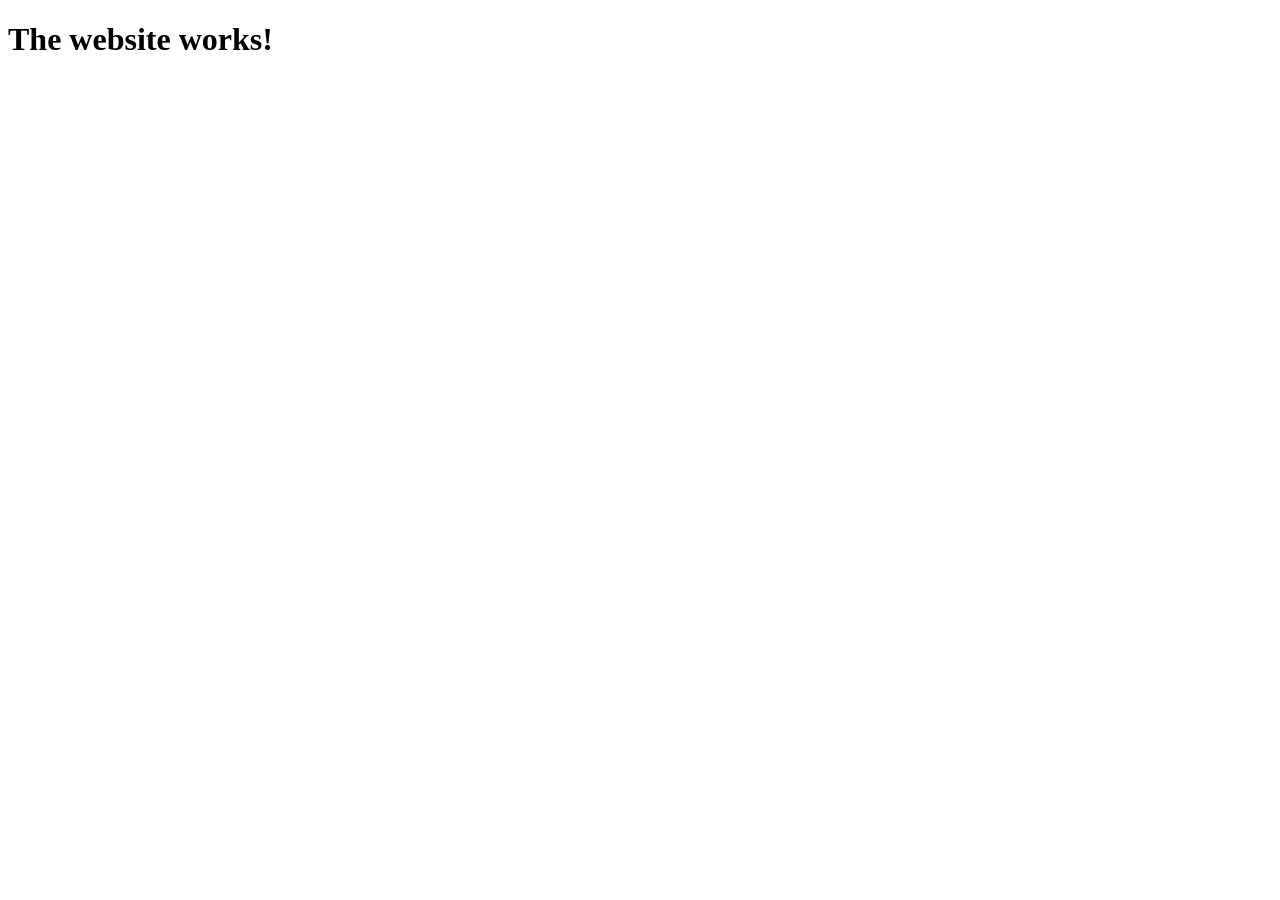
==== index.html @ 565bc86d "Adding Intial files" ====
<!DOCTYPE html>
<html lang="en">
    <head>
        <title>Luke's portfolio in progress</title>
    </head>

    <body>
        <nav>

        </nav>
        <main>
            <h1>The website works!</h1>
        </main>
    </body>
</html>
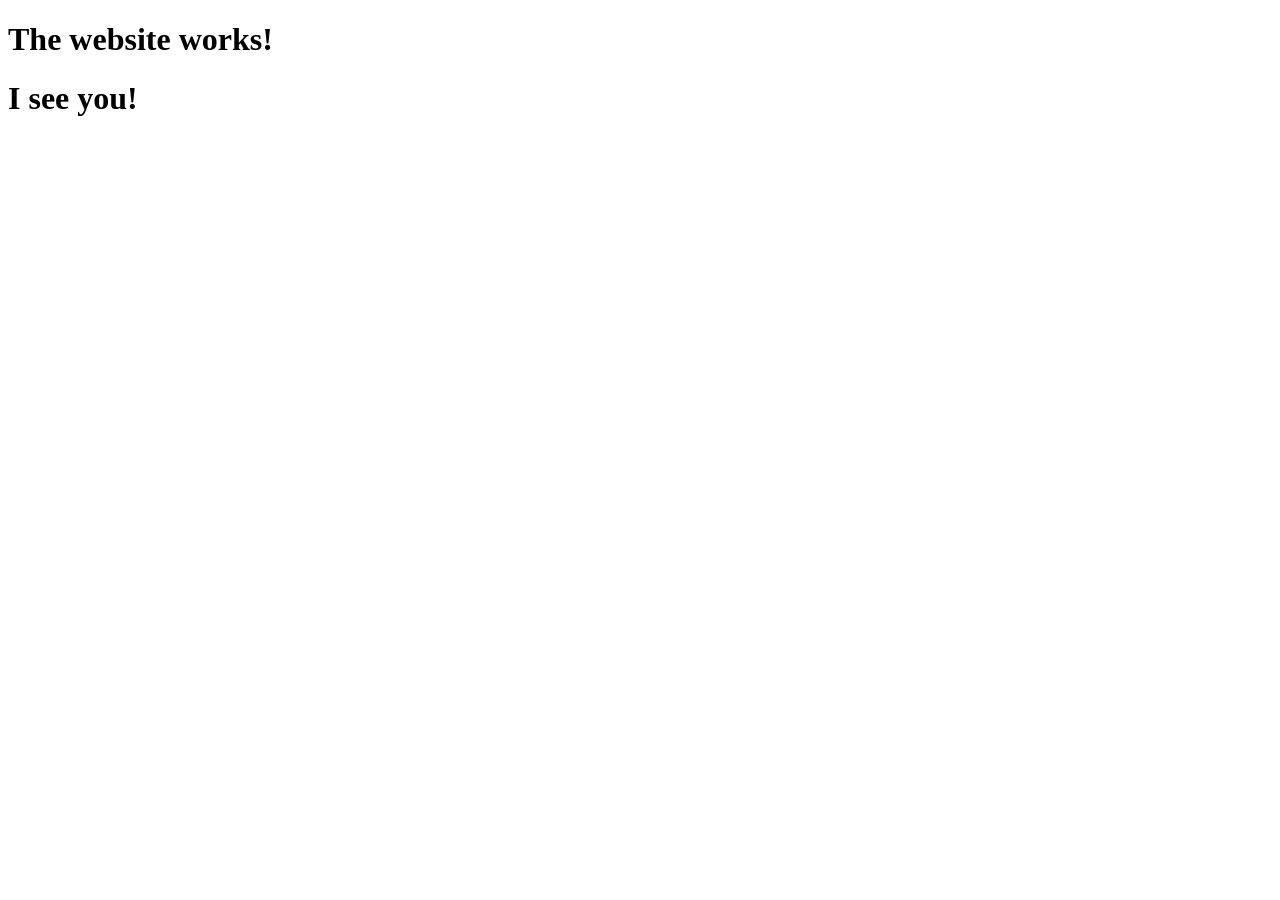
==== commit 3202097a: "Lukes final words..." ====
--- a/index.html
+++ b/index.html
@@ -10,6 +10,8 @@
         </nav>
         <main>
             <h1>The website works!</h1>
+
+            <h1>I see you!</h1>
         </main>
     </body>
 </html>
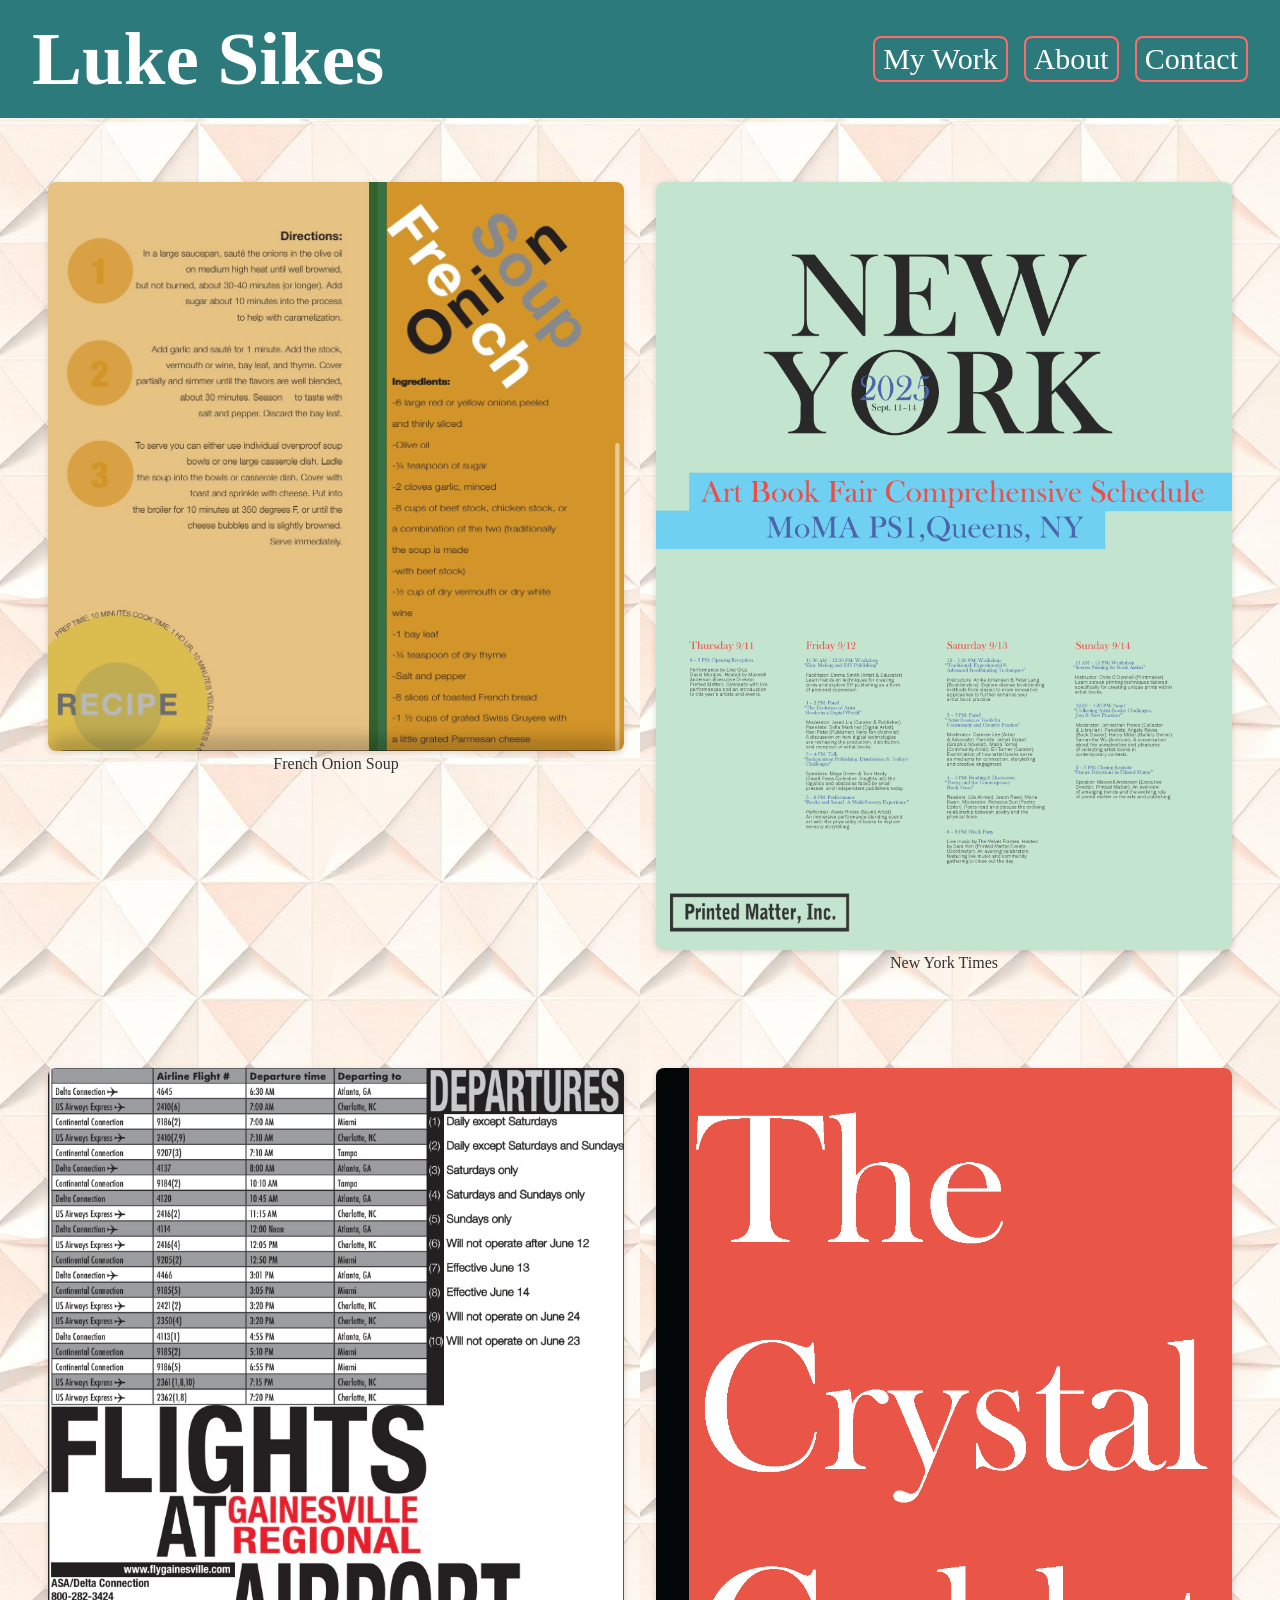
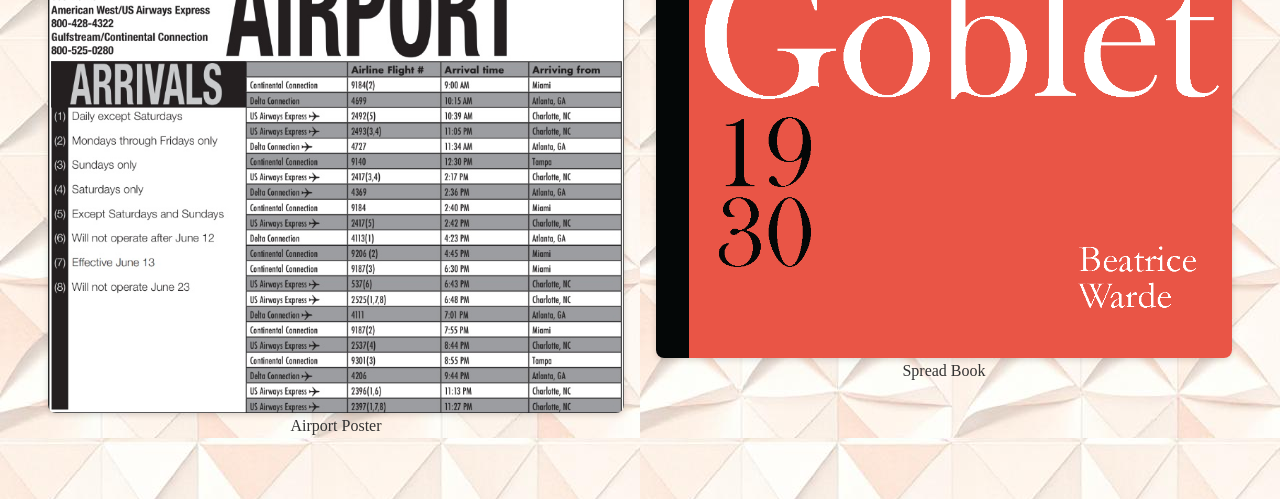
==== commit 86116daa: "Start of Portfolio. Need to work on adding the rest of the works and implement the details for each " ====
--- a/index.html
+++ b/index.html
@@ -1,17 +1,133 @@
 <!DOCTYPE html>
 <html lang="en">
+
     <head>
+        <link href="style.css" type="text/css" rel="stylesheet">
         <title>Luke's portfolio in progress</title>
     </head>
 
     <body>
-        <nav>
+        <div id="header">
+            <h1 id="topname">
+                Luke Sikes
+            </h1>
+            <nav id="navigation">
+                <ul class="horiz-list">
+                    <li><a href='#mywork'>My Work</a></li>
+                    <li><a href='#about'>About</a></li>
+                    <li><a href='#contact'>Contact</a></li>
+                </ul>
+            </nav>
+        </div>
+        <main>
+            <div id="mywork">
+                <div class="gallery">
+                    <figure class="gallery-item">
+                        <img src="pictures/Work1/FOS4.JPG" alt="French Onion Soup Cover" data-lightbox="work1" class="main-thumb">
+                        <figcaption>French Onion Soup</figcaption>
+                    </figure>
+                    <figure class="gallery-item">
+                        <img src="pictures/Work2/About Time.png" alt="New York Times Classic" data-lightbox="work2" class="main-thumb">
+                        <figcaption>New York Times</figcaption>
+                    </figure>
+                    <figure class="gallery-item">
+                        <img src="pictures/Work3/Airport Poster.JPG" alt="" data-lightbox="work3" class="main-thumb">
+                        <figcaption>Airport Poster</figcaption>
+                    </figure>
+                    <figure class="gallery-item">
+                        <img src="pictures/Work4/Cover.png" alt="" data-lightbox="work4" class="main-thumb">
+                        <figcaption>Spread Book</figcaption>
+                    </figure>
+                </div>
+            </div>
 
-        </nav>
-        <main>
-            <h1>The website works!</h1>
+            <div id="lightboxs">
+                <div id="work1" class="lightbox">
+                    <div class="lightbox-content">
+                        <div class="lightbox-item">
+                            <img src="pictures/Work1/FOS1.JPG" alt="">
+                            <div class="lightbox-details">
+                                <div class="detail-field">
+                                    <strong>Info:</strong> French Onion Soup
+                                </div>
+                                <div class="detail-field">
+                                    <strong>Whatever you want:</strong> medium
+                                </div>
+                                <div class="detail-field">
+                                    <strong>Description:</strong> Caramelizing onions to perfection.
+                                </div>
+                                <div class="detail-field">
+                                    <strong>Date Made:</strong> Jan 2025
+                                </div>
+                                <div class="detail-field">
+                                    <a href="pictures/Work1/FOS1.JPG" download>Download</a>
+                                </div>
+                            </div>
+                        </div>
+                        <div class="lightbox-item">
+                            <img src="pictures/Work1/FOS2.JPG" alt="">
+                            <div class="lightbox-details">
+                                <h3>Testing header</h3>
+                                <p>Testing paragraph</p>
+                            </div>
+                        </div>
+                        <div class="lightbox-item">
+                            <img src="pictures/Work1/FOS3.JPG" alt="">
+                            <div class="lightbox-details">
+                                <h3>Testing header</h3>
+                                <p>Testing paragraph</p>  
+                            </div>
+                            
+                        </div>
+                        <div class="lightbox-item">
+                            <img src="pictures/Work1/FOS4.JPG" alt="">
+                            <div class="lightbox-details">
+                                <h3>Testing header</h3>
+                                <p>Testing paragraph</p>
+                            </div>
+                        </div>
+                    </div>
+                </div>
+                
+                <div id="work2" class="lightbox">
+                    <div class="lightbox-content">
+                        <img src="pictures/Work2/About Time.png" alt="">
+                    </div>
+                </div>
 
-            <h1>I see you!</h1>
+                <div id="work3" class="lightbox">
+                    <div class="lightbox-content">
+                        <img src="pictures/Work3/Airport Poster.JPG" alt="">
+                    </div>
+                </div>
+
+                <div id="work4" class="lightbox">
+                    <div class="lightbox-content">
+                        <img src="pictures/Work4/Cover.png" alt="">
+                        <img src="pictures/Work4/Spread1.png" alt="">
+                        <img src="pictures/Work4/Spread2.png" alt="">
+                        <img src="pictures/Work4/Spread3.png" alt="">
+                        <img src="pictures/Work4/Spread4.png" alt="">
+                        <img src="pictures/Work4/Spread5.png" alt="">
+                        <img src="pictures/Work4/Spread6.png" alt="">
+                        <img src="pictures/Work4/Spread7.png" alt="">
+                        <img src="pictures/Work4/Spread8.png" alt="">
+                        <img src="pictures/Work4/Spread9.png" alt="">
+                        <img src="pictures/Work4/Spread10.png" alt="">
+                        <img src="pictures/Work4/Spread11.png" alt="">
+                        <img src="pictures/Work4/Spread12.png" alt="">
+                        <img src="pictures/Work4/Back.png" alt="">
+                    </div>
+                </div>
+            </div>
+
+            <div id="about">
+                
+            </div>
+            <div id="contact">
+                
+            </div>
         </main>
+        <script src="script.js"></script>
     </body>
 </html>
--- a/style.css
+++ b/style.css
@@ -0,0 +1,180 @@
+#header {
+    background-color: #2C7A7B;
+    display: flex;
+    justify-content: space-between;
+    align-items: center;
+    padding: 1rem 2rem;
+    width: 100%;
+    box-sizing: border-box;
+    position: sticky;
+    top: 0;
+    z-index: 100;
+    color: white;
+}
+
+.horiz-list {
+    display: flex;
+    gap: 1rem;
+    list-style: none;
+    margin: 0;
+    padding: 0;
+    align-items: center;
+    font-size: 30px;
+}
+
+.horiz-list a {
+    text-decoration: none;
+    padding: 0.25rem 0.5rem;
+    display: inline-block;
+    color: white;
+    border: 2px solid #FF6B6B;
+    border-radius: 8px;
+    transition: background-color 0.2s, color 0.2s;
+}
+
+.horiz-list a:hover {
+    background-color: #FF6B6B;
+    color: white;
+}
+
+#topname {
+    margin: 0;
+    font-size: 75px;
+}
+
+body {
+    margin: 0;
+    padding: 0;
+    background-color: #F5F5F5;
+    color: #333333;
+}
+
+#mywork {
+    background-color: #F5F5F5;
+    background-image: url(background_overlay.jpg);
+}
+
+.gallery {
+  display: grid;
+  grid-template-columns: repeat(2, 1fr);
+  gap: 2rem;
+  padding: 2rem 3rem;
+  box-sizing: border-box;
+  justify-content: center;
+}
+
+.gallery-item {
+  max-width: 600px;
+  margin: 2rem auto;
+  text-align: center;
+  cursor: pointer;
+}
+
+.gallery-item img {
+  width: 100%;
+  border-radius: 8px;
+  box-shadow: 0 2px 6px rgba(0,0,0,0.15);
+  transition: transform 0.2s;
+}
+
+.gallery-item img:hover {
+  transform: scale(1.03);
+}
+
+.lightbox {
+  background: rgba(0, 0, 0, 0.9);
+  display: none;
+  position: fixed;
+  top: 0; left: 0;
+  width: 100vw; height: 100vh;
+  justify-content: center;
+  align-items: center;
+  z-index: 1000;
+}
+
+.lightbox-content {
+  display: flex;
+  flex-direction: column;
+  gap: 2rem;
+  align-items: center;
+  max-width: 90vw;
+  max-height: 90vh;
+  overflow-y: auto;
+}
+
+.lightbox-item {
+  display: flex;
+  gap: 1rem;
+  margin-bottom: 2rem;
+}
+
+.lightbox-item:nth-child(odd) {
+  flex-direction: row-reverse;
+}
+
+.lightbox-item:nth-child(even) {
+  flex-direction: row;
+}
+
+.lightbox-item img {
+  width: 300px;
+  height: auto;
+  border-radius: 8px;
+}
+
+.lightbox-details {
+  background-color: white;
+  padding: 1rem;
+  border-radius: 12px;
+  width: 250px;
+  display: flex;
+  flex-direction: column;
+  justify-content: space-between;
+  box-shadow: 0 2px 6px rgba(0,0,0,0.15);
+  color: #333333;
+}
+
+.lightbox-content img {
+  width: auto;
+  max-width: 800px;
+  height: auto;
+  max-height: 80vh;
+  border-radius: 8px;
+  cursor: pointer;
+  object-fit: cover;
+}
+
+.lightbox-details h3 {
+  margin: 0 0 0.5rem 0;
+  font-size: 1.2rem;
+}
+
+.lightbox-details p {
+  margin: 0;
+  font-size: 0.95rem;
+}
+
+.detail-field {
+  font-size: 1.5rem;
+}
+
+.lightbox-details a {
+  color: #FF6B6B;
+  text-decoration: underline;
+}
+
+@media (max-width: 700px) {
+  .lightbox-item {
+    flex-direction: column !important;
+    align-items: center;
+    text-align: center;
+  }
+
+  .lightbox-details {
+    width: 80%;
+  }
+
+  .lightbox-item img {
+    width: 80%;
+  }
+}
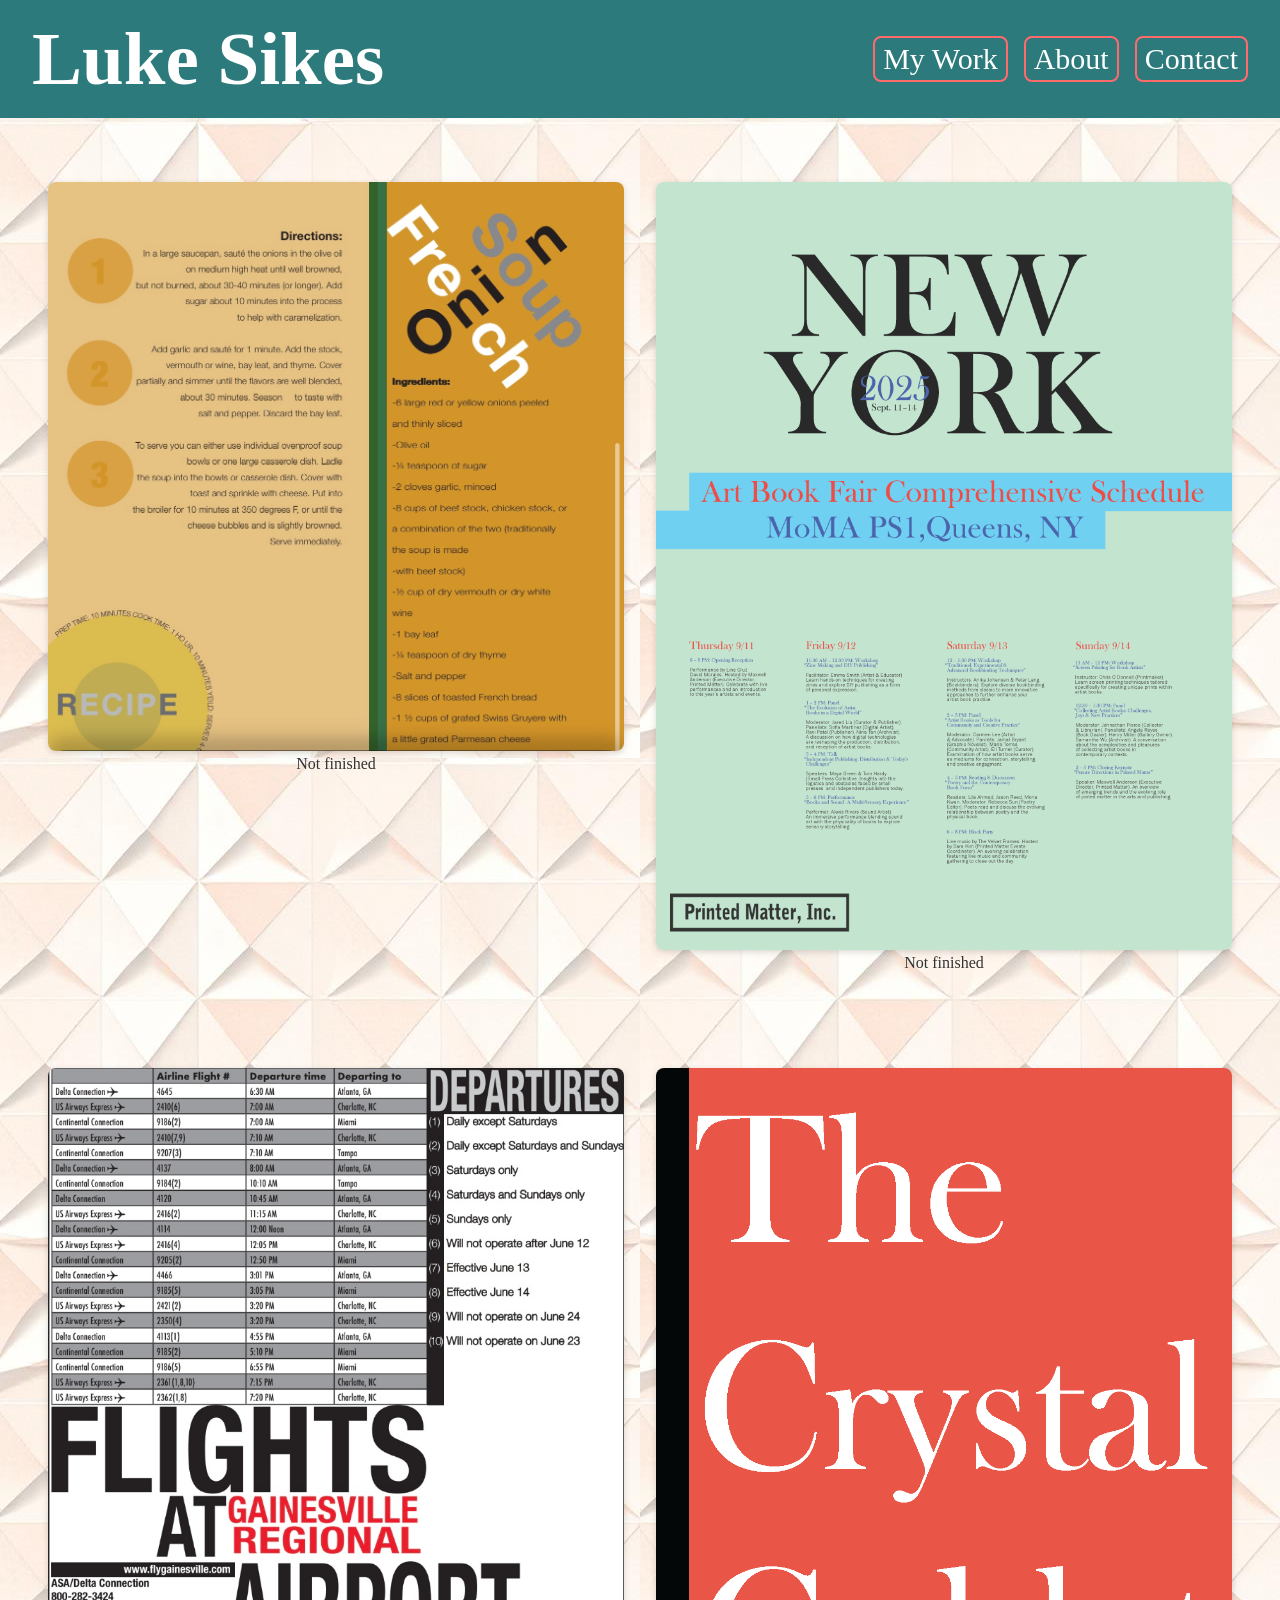
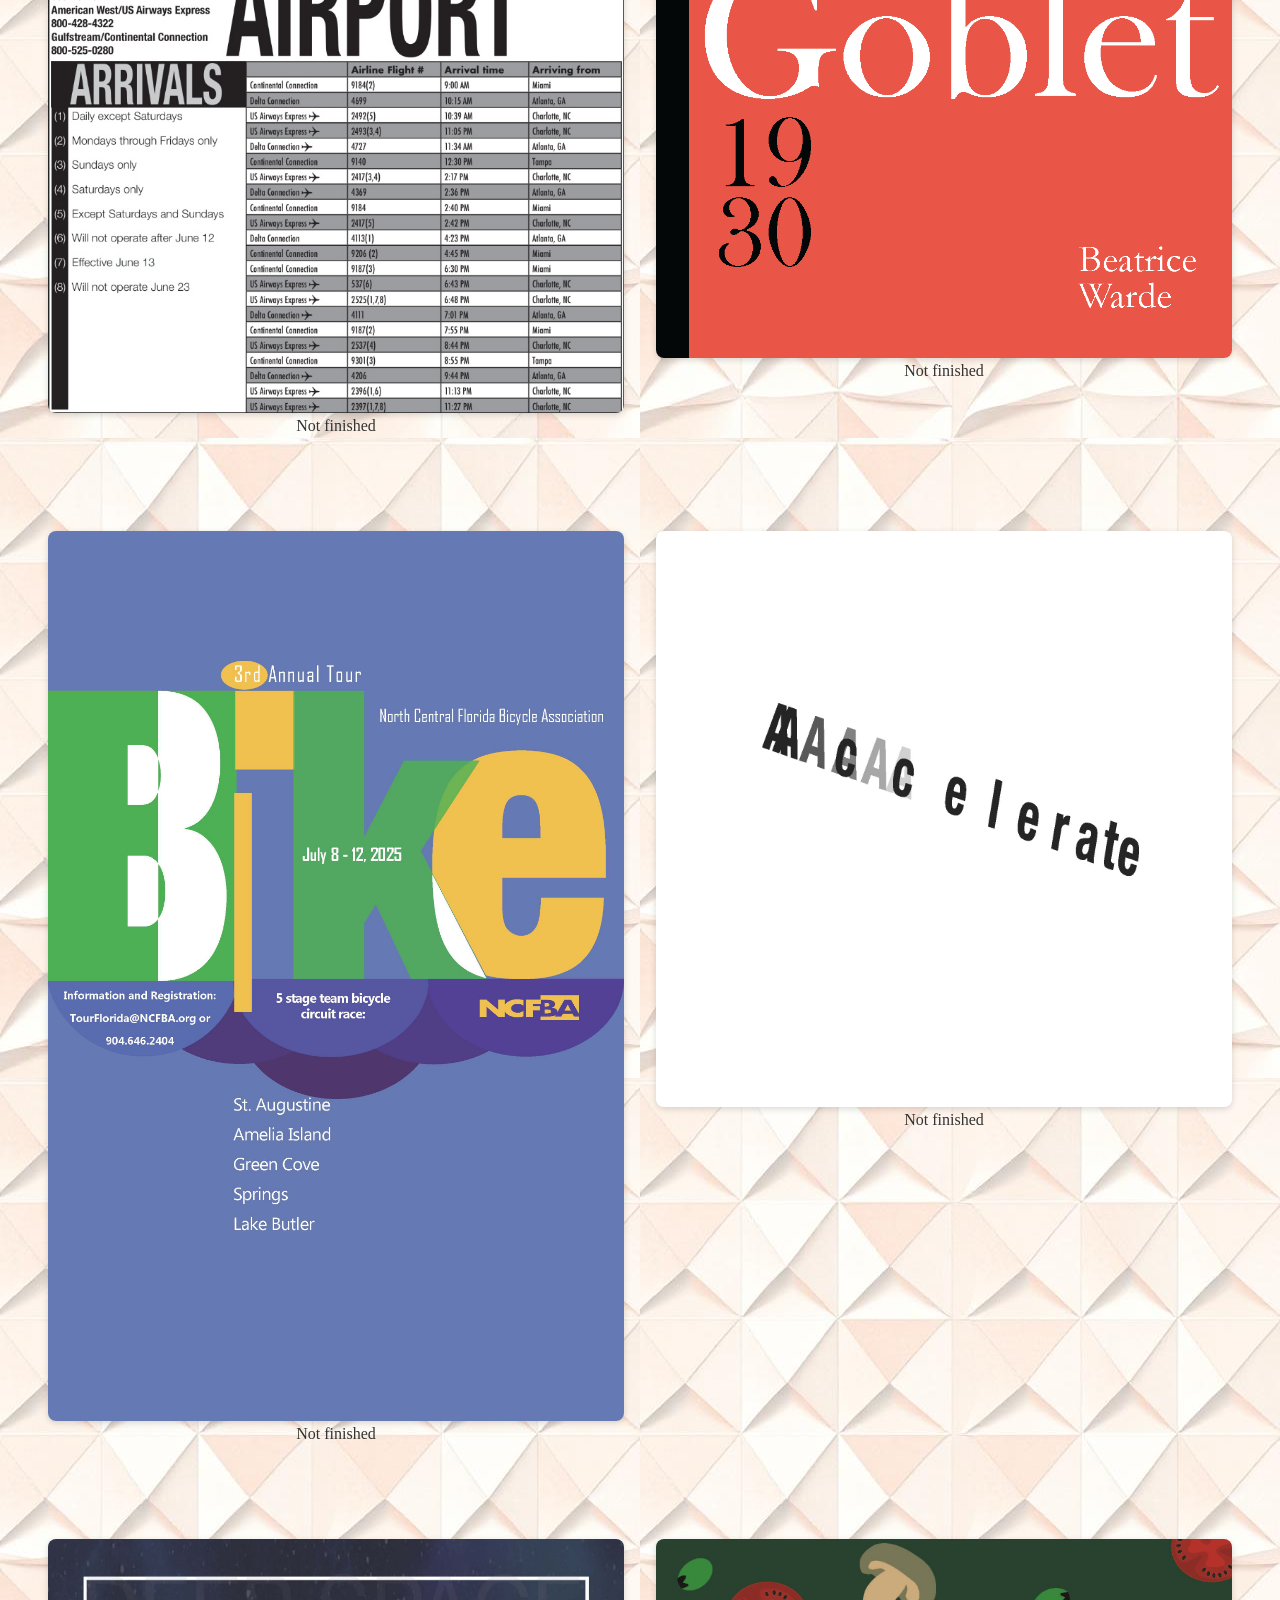
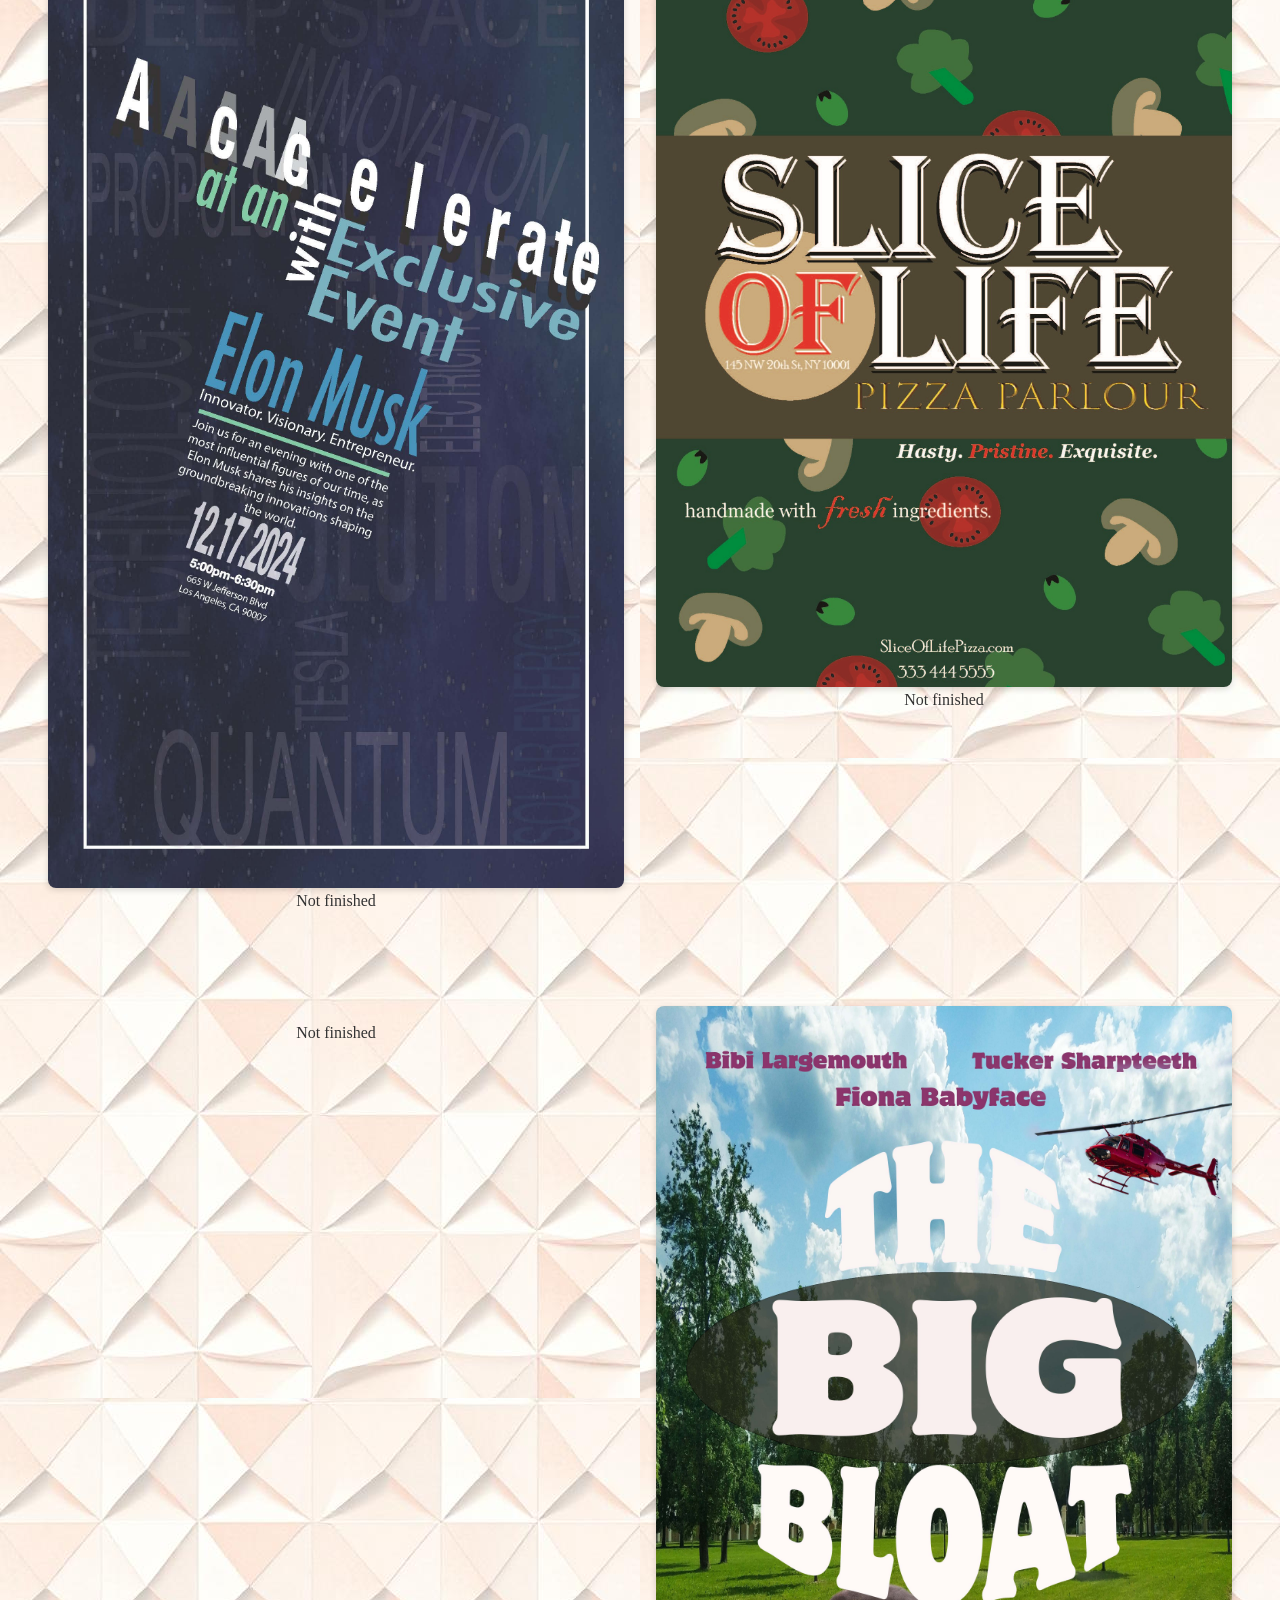
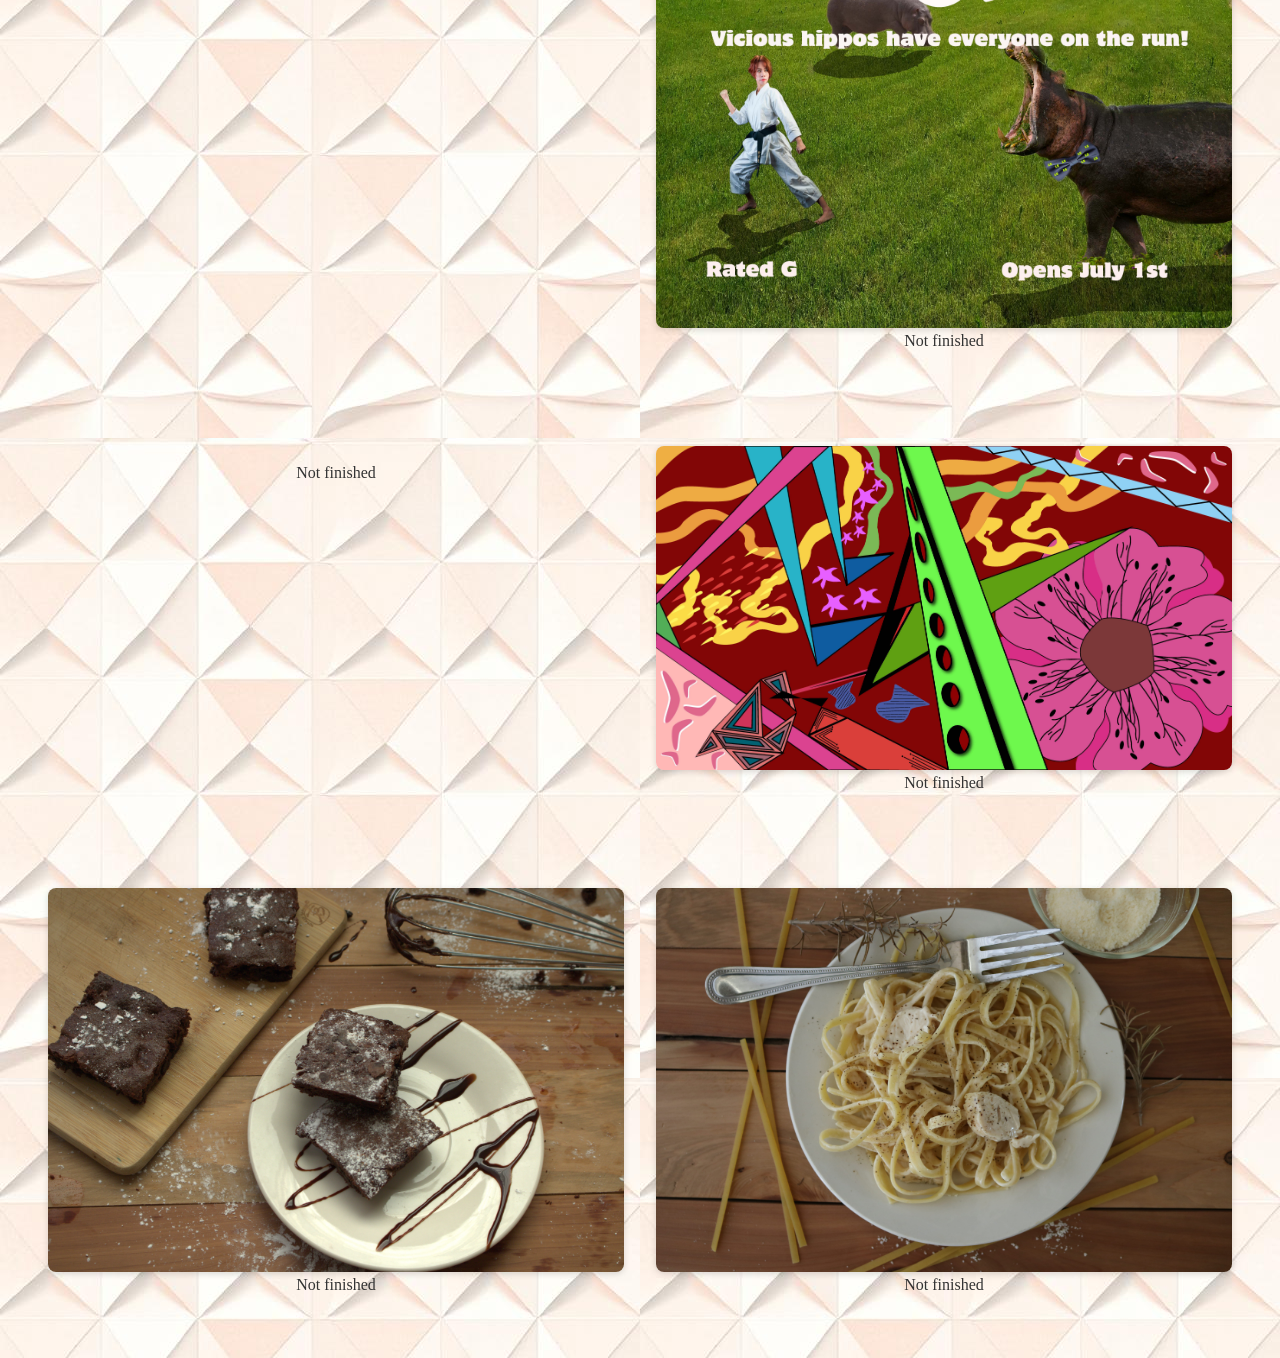
==== commit 378b7180: "Added all of the projects, layout looks good on website so far." ====
--- a/index.html
+++ b/index.html
@@ -23,87 +23,132 @@
             <div id="mywork">
                 <div class="gallery">
                     <figure class="gallery-item">
-                        <img src="pictures/Work1/FOS4.JPG" alt="French Onion Soup Cover" data-lightbox="work1" class="main-thumb">
-                        <figcaption>French Onion Soup</figcaption>
-                    </figure>
-                    <figure class="gallery-item">
-                        <img src="pictures/Work2/About Time.png" alt="New York Times Classic" data-lightbox="work2" class="main-thumb">
-                        <figcaption>New York Times</figcaption>
+                        <img src="pictures/Work1/FOS4.JPG" alt="" data-lightbox="work1" class="main-thumb">
+                        <figcaption>Not finished</figcaption>
+                    </figure>
+                    <figure class="gallery-item">
+                        <img src="pictures/Work2/About Time.png" alt="" data-lightbox="work2" class="main-thumb">
+                        <figcaption>Not finished</figcaption>
                     </figure>
                     <figure class="gallery-item">
                         <img src="pictures/Work3/Airport Poster.JPG" alt="" data-lightbox="work3" class="main-thumb">
-                        <figcaption>Airport Poster</figcaption>
+                        <figcaption>Not finished</figcaption>
                     </figure>
                     <figure class="gallery-item">
                         <img src="pictures/Work4/Cover.png" alt="" data-lightbox="work4" class="main-thumb">
-                        <figcaption>Spread Book</figcaption>
-                    </figure>
-                </div>
-            </div>
-
-            <div id="lightboxs">
-                <div id="work1" class="lightbox">
-                    <div class="lightbox-content">
-                        <div class="lightbox-item">
-                            <img src="pictures/Work1/FOS1.JPG" alt="">
-                            <div class="lightbox-details">
-                                <div class="detail-field">
-                                    <strong>Info:</strong> French Onion Soup
-                                </div>
-                                <div class="detail-field">
-                                    <strong>Whatever you want:</strong> medium
-                                </div>
-                                <div class="detail-field">
-                                    <strong>Description:</strong> Caramelizing onions to perfection.
-                                </div>
-                                <div class="detail-field">
-                                    <strong>Date Made:</strong> Jan 2025
-                                </div>
-                                <div class="detail-field">
-                                    <a href="pictures/Work1/FOS1.JPG" download>Download</a>
-                                </div>
-                            </div>
-                        </div>
-                        <div class="lightbox-item">
-                            <img src="pictures/Work1/FOS2.JPG" alt="">
-                            <div class="lightbox-details">
-                                <h3>Testing header</h3>
-                                <p>Testing paragraph</p>
-                            </div>
-                        </div>
-                        <div class="lightbox-item">
-                            <img src="pictures/Work1/FOS3.JPG" alt="">
-                            <div class="lightbox-details">
-                                <h3>Testing header</h3>
-                                <p>Testing paragraph</p>  
-                            </div>
-                            
-                        </div>
-                        <div class="lightbox-item">
-                            <img src="pictures/Work1/FOS4.JPG" alt="">
-                            <div class="lightbox-details">
-                                <h3>Testing header</h3>
-                                <p>Testing paragraph</p>
-                            </div>
-                        </div>
-                    </div>
-                </div>
-                
-                <div id="work2" class="lightbox">
-                    <div class="lightbox-content">
-                        <img src="pictures/Work2/About Time.png" alt="">
-                    </div>
-                </div>
-
-                <div id="work3" class="lightbox">
-                    <div class="lightbox-content">
-                        <img src="pictures/Work3/Airport Poster.JPG" alt="">
-                    </div>
-                </div>
-
-                <div id="work4" class="lightbox">
-                    <div class="lightbox-content">
-                        <img src="pictures/Work4/Cover.png" alt="">
+                        <figcaption>Not finished</figcaption>
+                    </figure>
+                    <figure class="gallery-item">
+                        <img src="pictures/Work5/Bike Poster.jpg" alt="" data-lightbox="work5" class="main-thumb">
+                        <figcaption>Not finished</figcaption>
+                    </figure>
+                    <figure class="gallery-item">
+                        <img src="pictures/Work6/AccelerateLA.jpg" alt="" data-lightbox="work6" class="main-thumb">
+                        <figcaption>Not finished</figcaption>
+                    </figure>
+                    <figure class="gallery-item">
+                        <img src="pictures/Work7/Elon Musk Poster.jpg" alt="" data-lightbox="work7" class="main-thumb">
+                        <figcaption>Not finished</figcaption>
+                    </figure>
+                    <figure class="gallery-item">
+                        <img src="pictures/Work8/Pizza Poster.jpg" alt="" data-lightbox="work8" class="main-thumb">
+                        <figcaption>Not finished</figcaption>
+                    </figure>
+                    <figure class="gallery-item">
+                        <img src="pictures/Work9/BlastOff.png" alt="" data-lightbox="work9" class="main-thumb">
+                        <figcaption>Not finished</figcaption>
+                    </figure>
+                    <figure class="gallery-item">
+                        <img src="pictures/Work10/Movie Poster.jpg" alt="" data-lightbox="work10" class="main-thumb">
+                        <figcaption>Not finished</figcaption>
+                    </figure>
+                    <figure class="gallery-item">
+                        <img src="pictures/Work11/Photo Composite.jpg" alt="" data-lightbox="work11" class="main-thumb">
+                        <figcaption>Not finished</figcaption>
+                    </figure>
+                    <figure class="gallery-item">
+                        <img src="pictures/Work12/LineProject.jpg" alt="" data-lightbox="work12" class="main-thumb">
+                        <figcaption>Not finished</figcaption>
+                    </figure>
+                    <figure class="gallery-item">
+                        <img src="pictures/Work13/brownies.jpeg" alt="" data-lightbox="work13" class="main-thumb">
+                        <figcaption>Not finished</figcaption>
+                    </figure>
+                    <figure class="gallery-item">
+                        <img src="pictures/Work14/ChickenAlfredo.jpg" alt="" data-lightbox="work14" class="main-thumb">
+                        <figcaption>Not finished</figcaption>
+                    </figure>
+                </div>
+            </div>
+
+            <div id="work1" class="lightbox">
+                <button class="lightbox-close">&times;</button>
+                <div class="lightbox-content">
+                    <div class="lightbox-content-image">
+                        <img src="pictures/Work1/FOS1.JPG" class="active" alt="">
+                        <img src="pictures/Work1/FOS2.JPG" alt="">
+                        <img src="pictures/Work1/FOS3.JPG" alt="">
+                        <img src="pictures/Work1/FOS4.JPG" alt="">
+
+                        <button class="lightbox-image-prev">&#10094;</button>
+                        <button class="lightbox-image-next">&#10095;</button>
+                    </div>
+                    <div class="lightbox-content-details">
+                        <div class="detail-field"><strong>Description:</strong><br>A four part recipe card series that evolves in visual complexity starting with a clean minimal layout that gradually introduces visual elements such as color and typography variations.</div>
+                        <div class="detail-field"><strong>Medium:</strong><br>Digital Media - Adobe InDesign</div>
+                        <div class="detail-field"><strong>Date:</strong><br>Fall 2024 </div>
+                        <div class="detail-field">
+                            <a href="" download id="download-link">Download Image</a>
+                        </div>
+                    </div>
+                </div>
+            </div>
+
+            <div id="work2" class="lightbox">
+                <button class="lightbox-close">&times;</button>
+                <div class="lightbox-content">
+                    <div class="lightbox-content-image">
+                        <img src="pictures/Work2/About Time.png" class="active" alt="">
+
+                        <button class="lightbox-image-prev">&#10094;</button>
+                        <button class="lightbox-image-next">&#10095;</button>
+                    </div>
+                    <div class="lightbox-content-details">
+                        <div class="detail-field"><strong>Description:</strong><br></div>
+                        <div class="detail-field"><strong>Medium:</strong><br>Digital Media - Adobe InDesign</div>
+                        <div class="detail-field"><strong>Date:</strong><br>Fall 2024 </div>
+                        <div class="detail-field">
+                            <a href="" download id="download-link">Download Image</a>
+                        </div>
+                    </div>
+                </div>
+            </div>
+
+            <div id="work3" class="lightbox">
+                <button class="lightbox-close">&times;</button>
+                <div class="lightbox-content">
+                    <div class="lightbox-content-image">
+                        <img src="pictures/Work3/Airport Poster.JPG" class="active" alt="">
+
+                        <button class="lightbox-image-prev">&#10094;</button>
+                        <button class="lightbox-image-next">&#10095;</button>
+                    </div>
+                    <div class="lightbox-content-details">
+                        <div class="detail-field"><strong>Description:</strong><br></div>
+                        <div class="detail-field"><strong>Medium:</strong><br>Digital Media - Adobe InDesign</div>
+                        <div class="detail-field"><strong>Date:</strong><br></div>
+                        <div class="detail-field">
+                            <a href="" download id="download-link">Download Image</a>
+                        </div>
+                    </div>
+                </div>
+            </div>
+
+            <div id="work4" class="lightbox">
+                <button class="lightbox-close">&times;</button>
+                <div class="lightbox-content">
+                    <div class="lightbox-content-image">
+                        <img src="pictures/Work4/Cover.png" class="active" alt="">
                         <img src="pictures/Work4/Spread1.png" alt="">
                         <img src="pictures/Work4/Spread2.png" alt="">
                         <img src="pictures/Work4/Spread3.png" alt="">
@@ -116,7 +161,222 @@
                         <img src="pictures/Work4/Spread10.png" alt="">
                         <img src="pictures/Work4/Spread11.png" alt="">
                         <img src="pictures/Work4/Spread12.png" alt="">
-                        <img src="pictures/Work4/Back.png" alt="">
+
+                        <button class="lightbox-image-prev">&#10094;</button>
+                        <button class="lightbox-image-next">&#10095;</button>
+                    </div>
+                    <div class="lightbox-content-details">
+                        <div class="detail-field"><strong>Description:</strong><br></div>
+                        <div class="detail-field"><strong>Medium:</strong><br>Digital Media - Adobe InDesign</div>
+                        <div class="detail-field"><strong>Date:</strong><br></div>
+                        <div class="detail-field">
+                            <a href="" download id="download-link">Download Image</a>
+                        </div>
+                    </div>
+                </div>
+            </div>
+
+            <div id="work5" class="lightbox">
+                <button class="lightbox-close">&times;</button>
+                <div class="lightbox-content">
+                    <div class="lightbox-content-image">
+                        <img src="pictures/Work5/Bike Poster.jpg" class="active" alt="">
+                        <img src="pictures/Work5/BikeLA.JPG" alt="">
+
+                        <button class="lightbox-image-prev">&#10094;</button>
+                        <button class="lightbox-image-next">&#10095;</button>
+                    </div>
+                    <div class="lightbox-content-details">
+                        <div class="detail-field"><strong>Description:</strong><br></div>
+                        <div class="detail-field"><strong>Medium:</strong><br>Digital Media - Adobe InDesign</div>
+                        <div class="detail-field"><strong>Date:</strong><br></div>
+                        <div class="detail-field">
+                            <a href="" download id="download-link">Download Image</a>
+                        </div>
+                    </div>
+                </div>
+            </div>
+
+            <div id="work6" class="lightbox">
+                <button class="lightbox-close">&times;</button>
+                <div class="lightbox-content">
+                    <div class="lightbox-content-image">
+                        <img src="pictures/Work6/AccelerateLA.jpg" class="active" alt="">
+                        <img src="pictures/Work6/HorrendousLA.jpg" alt="">
+                        <img src="pictures/Work6/RevealLA.jpg" alt="">
+
+                        <button class="lightbox-image-prev">&#10094;</button>
+                        <button class="lightbox-image-next">&#10095;</button>
+                    </div>
+                    <div class="lightbox-content-details">
+                        <div class="detail-field"><strong>Description:</strong><br></div>
+                        <div class="detail-field"><strong>Medium:</strong><br>Digital Media - Adobe InDesign</div>
+                        <div class="detail-field"><strong>Date:</strong><br></div>
+                        <div class="detail-field">
+                            <a href="" download id="download-link">Download Image</a>
+                        </div>
+                    </div>
+                </div>
+            </div>
+
+            <div id="work7" class="lightbox">
+                <button class="lightbox-close">&times;</button>
+                <div class="lightbox-content">
+                    <div class="lightbox-content-image">
+                        <img src="pictures/Work7/Elon Musk Poster.jpg" class="active" alt="">
+
+                        <button class="lightbox-image-prev">&#10094;</button>
+                        <button class="lightbox-image-next">&#10095;</button>
+                    </div>
+                    <div class="lightbox-content-details">
+                        <div class="detail-field"><strong>Description:</strong><br></div>
+                        <div class="detail-field"><strong>Medium:</strong><br>Digital Media - Adobe InDesign</div>
+                        <div class="detail-field"><strong>Date:</strong><br></div>
+                        <div class="detail-field">
+                            <a href="" download id="download-link">Download Image</a>
+                        </div>
+                    </div>
+                </div>
+            </div>
+
+            <div id="work8" class="lightbox">
+                <button class="lightbox-close">&times;</button>
+                <div class="lightbox-content">
+                    <div class="lightbox-content-image">
+                        <img src="pictures/Work8/Pizza Poster.jpg" class="active" alt="">
+
+                        <button class="lightbox-image-prev">&#10094;</button>
+                        <button class="lightbox-image-next">&#10095;</button>
+                    </div>
+                    <div class="lightbox-content-details">
+                        <div class="detail-field"><strong>Description:</strong><br></div>
+                        <div class="detail-field"><strong>Medium:</strong><br>Digital Media - Adobe InDesign</div>
+                        <div class="detail-field"><strong>Date:</strong><br></div>
+                        <div class="detail-field">
+                            <a href="" download id="download-link">Download Image</a>
+                        </div>
+                    </div>
+                </div>
+            </div>
+
+            <div id="work9" class="lightbox">
+                <button class="lightbox-close">&times;</button>
+                <div class="lightbox-content">
+                    <div class="lightbox-content-image">
+                        <img src="pictures/Work9/BlastOff.png" class="active" alt="">
+                        <img src="pictures/Work9/Solar Powered Night Light 1-Screenshot 1771152.png" alt="">
+
+                        <button class="lightbox-image-prev">&#10094;</button>
+                        <button class="lightbox-image-next">&#10095;</button>
+                    </div>
+                    <div class="lightbox-content-details">
+                        <div class="detail-field"><strong>Description:</strong><br></div>
+                        <div class="detail-field"><strong>Medium:</strong><br>Digital Media - Adobe InDesign</div>
+                        <div class="detail-field"><strong>Date:</strong><br></div>
+                        <div class="detail-field">
+                            <a href="" download id="download-link">Download Image</a>
+                        </div>
+                    </div>
+                </div>
+            </div>
+
+            <div id="work10" class="lightbox">
+                <button class="lightbox-close">&times;</button>
+                <div class="lightbox-content">
+                    <div class="lightbox-content-image">
+                        <img src="pictures/Work10/Movie Poster.jpg" class="active" alt="">
+
+                        <button class="lightbox-image-prev">&#10094;</button>
+                        <button class="lightbox-image-next">&#10095;</button>
+                    </div>
+                    <div class="lightbox-content-details">
+                        <div class="detail-field"><strong>Description:</strong><br></div>
+                        <div class="detail-field"><strong>Medium:</strong><br>Digital Media - Adobe InDesign</div>
+                        <div class="detail-field"><strong>Date:</strong><br></div>
+                        <div class="detail-field">
+                            <a href="" download id="download-link">Download Image</a>
+                        </div>
+                    </div>
+                </div>
+            </div>
+
+            <div id="work11" class="lightbox">
+                <button class="lightbox-close">&times;</button>
+                <div class="lightbox-content">
+                    <div class="lightbox-content-image">
+                        <img src="pictures/Work11/Photo Composite.jpg" class="active" alt="">
+
+                        <button class="lightbox-image-prev">&#10094;</button>
+                        <button class="lightbox-image-next">&#10095;</button>
+                    </div>
+                    <div class="lightbox-content-details">
+                        <div class="detail-field"><strong>Description:</strong><br></div>
+                        <div class="detail-field"><strong>Medium:</strong><br>Digital Media - Adobe InDesign</div>
+                        <div class="detail-field"><strong>Date:</strong><br></div>
+                        <div class="detail-field">
+                            <a href="" download id="download-link">Download Image</a>
+                        </div>
+                    </div>
+                </div>
+            </div>
+
+            <div id="work12" class="lightbox">
+                <button class="lightbox-close">&times;</button>
+                <div class="lightbox-content">
+                    <div class="lightbox-content-image">
+                        <img src="pictures/Work12/LineProject.jpg" class="active" alt="">
+
+                        <button class="lightbox-image-prev">&#10094;</button>
+                        <button class="lightbox-image-next">&#10095;</button>
+                    </div>
+                    <div class="lightbox-content-details">
+                        <div class="detail-field"><strong>Description:</strong><br></div>
+                        <div class="detail-field"><strong>Medium:</strong><br>Digital Media - Adobe InDesign</div>
+                        <div class="detail-field"><strong>Date:</strong><br></div>
+                        <div class="detail-field">
+                            <a href="" download id="download-link">Download Image</a>
+                        </div>
+                    </div>
+                </div>
+            </div>
+
+            <div id="work13" class="lightbox">
+                <button class="lightbox-close">&times;</button>
+                <div class="lightbox-content">
+                    <div class="lightbox-content-image">
+                        <img src="pictures/Work13/brownies.jpeg" class="active" alt="">
+                        <img src="pictures/Work13/brownies2.jpg" alt="">
+
+                        <button class="lightbox-image-prev">&#10094;</button>
+                        <button class="lightbox-image-next">&#10095;</button>
+                    </div>
+                    <div class="lightbox-content-details">
+                        <div class="detail-field"><strong>Description:</strong><br></div>
+                        <div class="detail-field"><strong>Medium:</strong><br>Digital Media - Adobe InDesign</div>
+                        <div class="detail-field"><strong>Date:</strong><br></div>
+                        <div class="detail-field">
+                            <a href="" download id="download-link">Download Image</a>
+                        </div>
+                    </div>
+                </div>
+            </div>
+
+            <div id="work14" class="lightbox">
+                <button class="lightbox-close">&times;</button>
+                <div class="lightbox-content">
+                    <div class="lightbox-content-image">
+                        <img src="pictures/Work14/ChickenAlfredo.jpg" class="active" alt="">
+
+                        <button class="lightbox-image-prev">&#10094;</button>
+                        <button class="lightbox-image-next">&#10095;</button>
+                    </div>
+                    <div class="lightbox-content-details">
+                        <div class="detail-field"><strong>Description:</strong><br></div>
+                        <div class="detail-field"><strong>Medium:</strong><br>Digital Media - Adobe InDesign</div>
+                        <div class="detail-field"><strong>Date:</strong><br></div>
+                        <div class="detail-field">
+                            <a href="" download id="download-link">Download Image</a>
+                        </div>
                     </div>
                 </div>
             </div>
--- a/style.css
+++ b/style.css
@@ -1,3 +1,6 @@
+/*
+  This is the header styling logic.
+*/
 #header {
     background-color: #2C7A7B;
     display: flex;
@@ -12,6 +15,9 @@
     color: white;
 }
 
+/*
+  This is the styling for the navigation section.
+*/
 .horiz-list {
     display: flex;
     gap: 1rem;
@@ -22,6 +28,9 @@
     font-size: 30px;
 }
 
+/*
+  This is the styling for the navigation buttons.
+*/
 .horiz-list a {
     text-decoration: none;
     padding: 0.25rem 0.5rem;
@@ -32,16 +41,25 @@
     transition: background-color 0.2s, color 0.2s;
 }
 
+/*
+  This is styling for when the cursor is hovering over the navigation buttons.
+*/
 .horiz-list a:hover {
     background-color: #FF6B6B;
     color: white;
 }
 
+/*
+  This is styling for the name at the top of the page.
+*/
 #topname {
     margin: 0;
     font-size: 75px;
 }
 
+/*
+  This is styling for the body of the website.
+*/
 body {
     margin: 0;
     padding: 0;
@@ -49,11 +67,17 @@
     color: #333333;
 }
 
+/*
+  This is the styling for the mywork section.
+*/
 #mywork {
     background-color: #F5F5F5;
     background-image: url(background_overlay.jpg);
 }
 
+/*
+  This is the styling for the gallery or grid area for the projects.
+*/
 .gallery {
   display: grid;
   grid-template-columns: repeat(2, 1fr);
@@ -63,6 +87,9 @@
   justify-content: center;
 }
 
+/*
+  This is the styling of the individual items in the gallery.
+*/
 .gallery-item {
   max-width: 600px;
   margin: 2rem auto;
@@ -70,6 +97,9 @@
   cursor: pointer;
 }
 
+/*
+  This is the styling for images inside each gallery item.
+*/
 .gallery-item img {
   width: 100%;
   border-radius: 8px;
@@ -77,104 +107,202 @@
   transition: transform 0.2s;
 }
 
+/*
+  This is the styling for when you hover over any gallery item.
+*/
 .gallery-item img:hover {
   transform: scale(1.03);
 }
 
+/*
+  This is the styling for all of the lightboxs that are used on the gallery.
+*/
 .lightbox {
-  background: rgba(0, 0, 0, 0.9);
   display: none;
   position: fixed;
-  top: 0; left: 0;
-  width: 100vw; height: 100vh;
+  inset: 0;
+  background: rgba(0,0,0,0.9);
   justify-content: center;
   align-items: center;
   z-index: 1000;
-}
-
+  color: #333;
+}
+
+/*
+  This is the styling for the content within the lightbox.
+*/
 .lightbox-content {
   display: flex;
-  flex-direction: column;
-  gap: 2rem;
+  background: white;
+  border-radius: 12px;
+  max-width: 90%;
+  max-height: 80%;
+  overflow: hidden;
+  position: relative;
+  flex-direction: row;
+}
+
+/*
+  This is the styling for the images within the ligthbox content section.
+*/
+.lightbox-content-image {
+  position: relative;
+  width: 700px;
+  height: 700px;
+  display: flex;
+  justify-content: center;
   align-items: center;
-  max-width: 90vw;
-  max-height: 90vh;
-  overflow-y: auto;
-}
-
-.lightbox-item {
-  display: flex;
-  gap: 1rem;
-  margin-bottom: 2rem;
-}
-
-.lightbox-item:nth-child(odd) {
-  flex-direction: row-reverse;
-}
-
-.lightbox-item:nth-child(even) {
-  flex-direction: row;
-}
-
-.lightbox-item img {
+  background: #111;
+  overflow: hidden;
+}
+
+.lightbox-content-image img {
+  display: none;
+  max-width: 620px;
+  max-height: 620px;
+  width: auto;
+  height: auto;
+  object-fit: contain;
+}
+
+.lightbox-content-image img.active {
+  display: block;
+}
+
+.lightbox-image-prev,
+.lightbox-image-next {
+  position: absolute;
+  top: 50%;
+  transform: translateY(-50%);
+  background: rgba(255,255,255,0.6);
+  border: none;
+  font-size: 2rem;
+  cursor: pointer;
+  padding: 8px 12px;
+  border-radius: 50%;
+  z-index: 10;
+  transition: background 0.2s ease;
+}
+
+.lightbox-image-prev:hover,
+.lightbox-image-next:hover {
+  background: white;
+}
+
+.lightbox-image-prev {
+  left: 0;
+  padding-left: 10px;
+}
+
+.lightbox-image-next {
+  right: 0;
+  padding-right: 10px;
+}
+
+.lightbox-content-details {
   width: 300px;
-  height: auto;
-  border-radius: 8px;
-}
-
-.lightbox-details {
-  background-color: white;
-  padding: 1rem;
-  border-radius: 12px;
-  width: 250px;
+  padding: 2rem;
+  background: #fefefe;
+  border-left: 1px solid #ddd;
   display: flex;
   flex-direction: column;
   justify-content: space-between;
-  box-shadow: 0 2px 6px rgba(0,0,0,0.15);
-  color: #333333;
-}
-
-.lightbox-content img {
-  width: auto;
-  max-width: 800px;
-  height: auto;
-  max-height: 80vh;
-  border-radius: 8px;
-  cursor: pointer;
-  object-fit: cover;
-}
-
-.lightbox-details h3 {
-  margin: 0 0 0.5rem 0;
-  font-size: 1.2rem;
-}
-
-.lightbox-details p {
-  margin: 0;
-  font-size: 0.95rem;
+  text-align: left;
+}
+
+.lightbox-content-details h3 {
+    margin: 0 0 0.5rem 0;
+    font-size: 1.2rem;
+}
+
+.lightbox-content-details p {
+    margin: 0;
+    font-size: 1.5rem;
 }
 
 .detail-field {
-  font-size: 1.5rem;
-}
-
-.lightbox-details a {
-  color: #FF6B6B;
-  text-decoration: underline;
-}
-
+    font-size: 1.5rem;
+    margin-bottom: 0.5rem;
+}
+
+.lightbox-content-details a {
+    color: blue;
+    text-decoration: underline;
+}
+
+/* Close button for lightbox */
+.lightbox-close {
+    position: absolute;
+    top: 20px;
+    right: 30px;
+    background: rgba(255,255,255,0.85);
+    border: none;
+    color: #333;
+    font-size: 2rem;
+    border-radius: 50%;
+    cursor: pointer;
+    width: 40px;
+    height: 40px;
+    display: flex;
+    align-items: center;
+    justify-content: center;
+    z-index: 1001;
+}
+
+.lightbox-close:hover {
+    background: #FF6B6B;
+    color: white;
+}
+
+/* =======================
+   Responsive styling
+======================= */
 @media (max-width: 700px) {
-  .lightbox-item {
-    flex-direction: column !important;
-    align-items: center;
-    text-align: center;
-  }
-
-  .lightbox-details {
-    width: 80%;
-  }
-
-  .lightbox-item img {
-    width: 80%;
-  }
-}+    .gallery {
+        grid-template-columns: 1fr;
+        padding: 1rem;
+    }
+
+    .lightbox-content {
+        flex-direction: column;
+        max-height: 90vh; /* make it scrollable */
+        overflow-y: auto;
+    }
+
+    .lightbox-content-image {
+        width: 90%;       /* scale image container to fit */
+        max-width: 700px;
+        aspect-ratio: 1/1; /* keeps square */
+    }
+
+    .lightbox-image-prev,
+    .lightbox-image-next {
+        font-size: 1.5rem;
+        padding: 6px 10px;
+        top: 50%;       /* keep arrows centered */
+        transform: translateY(-50%);
+    }
+
+    .lightbox-close {
+        position: fixed;  /* always visible */
+        top: 10px;
+        right: 10px;
+        width: 40px;
+        height: 40px;
+        font-size: 2rem;
+    }
+
+    .lightbox-content-details {
+        width: 100%;
+        border-left: none;
+        border-top: 1px solid #ddd;
+        text-align: center;
+        margin-top: 10px; /* space between image and details */
+        padding: 1rem;    /* spacing for readability */
+    }
+
+    .lightbox-content-image img {
+        max-width: 90%;
+        max-height: 90%;
+    }
+}
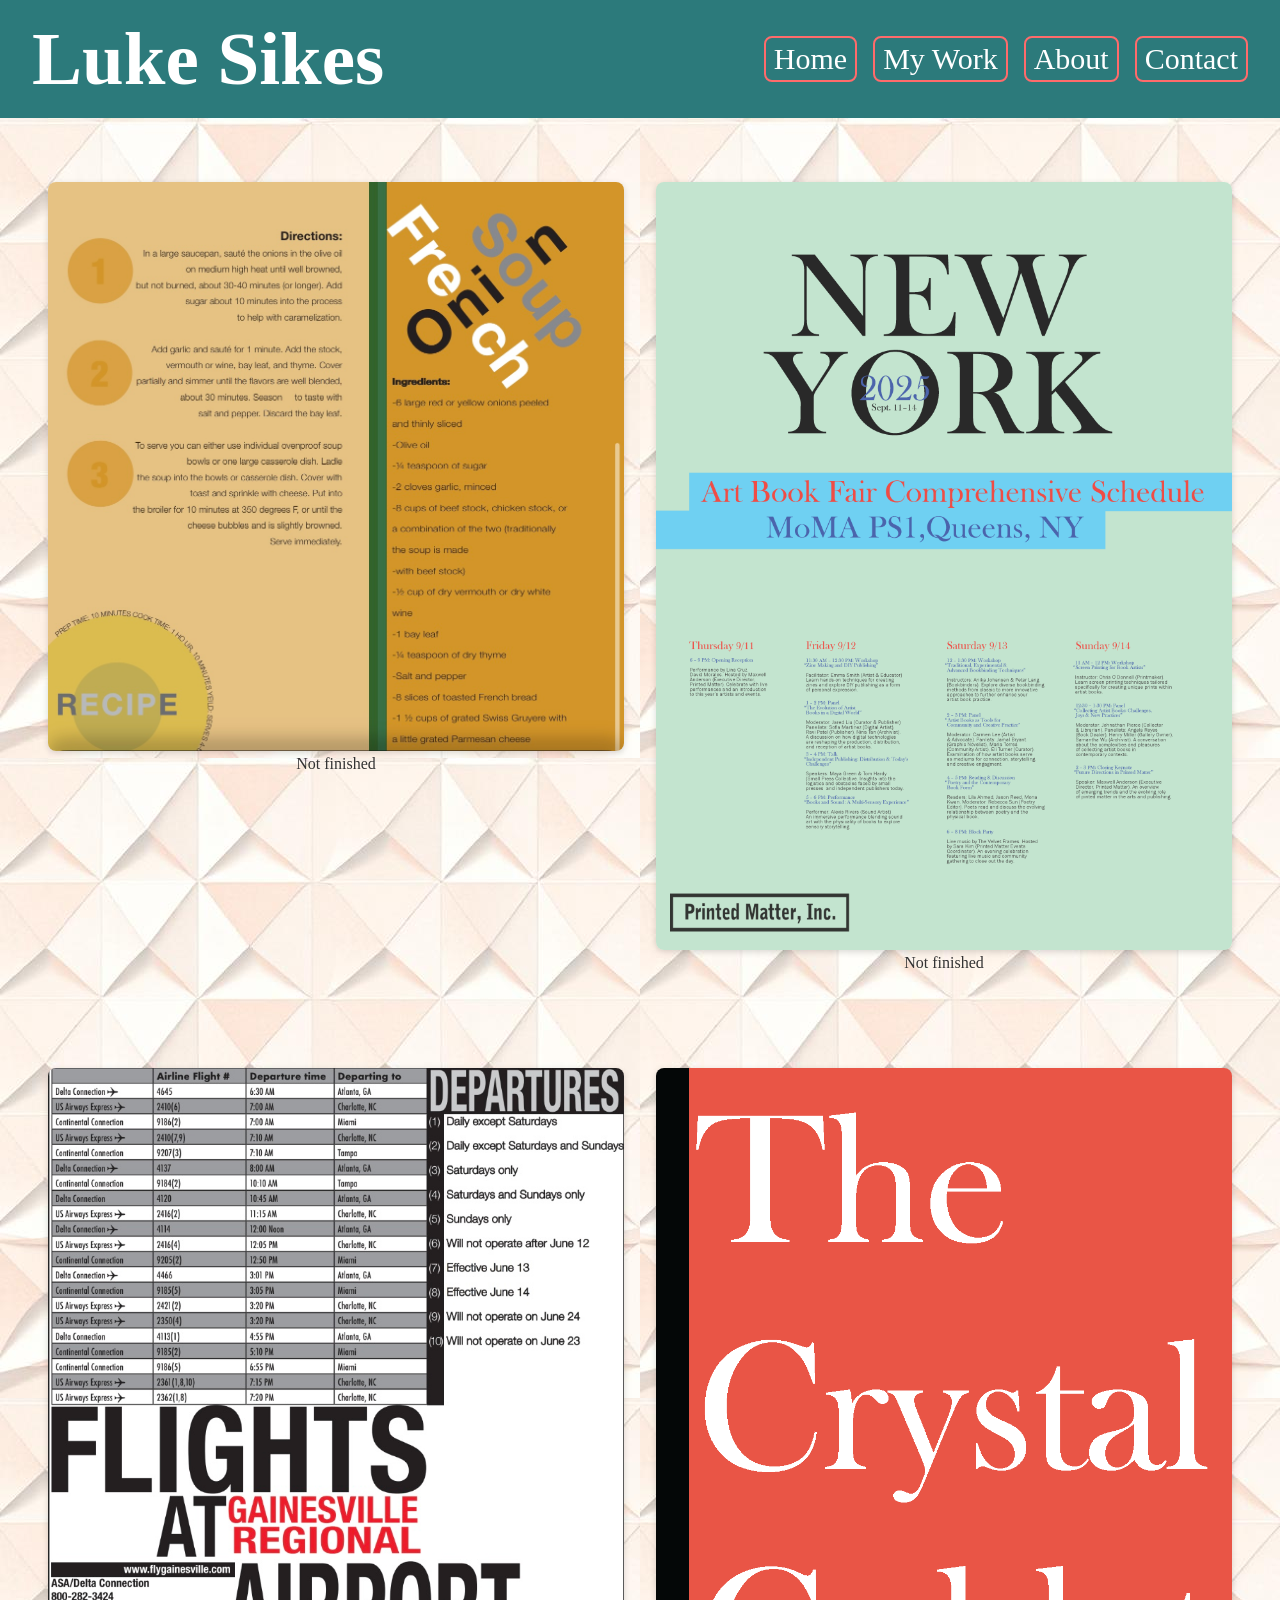
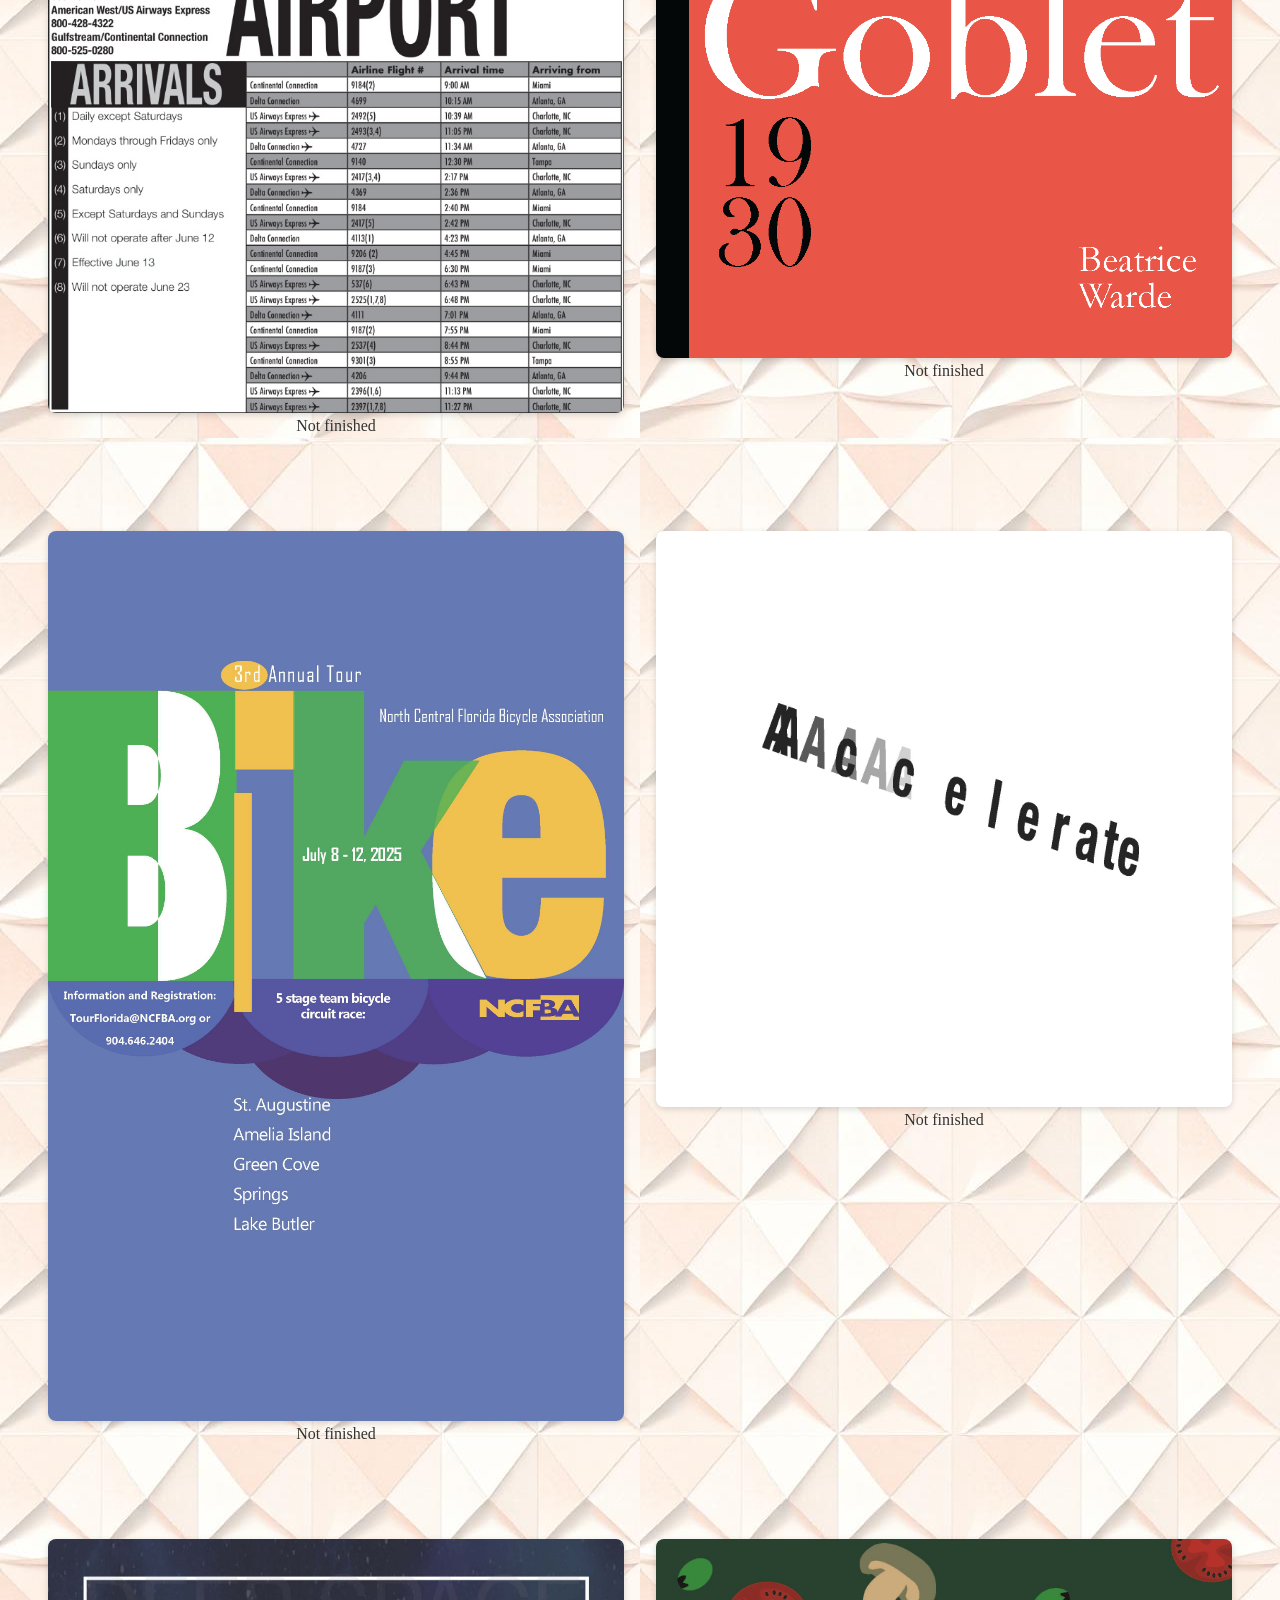
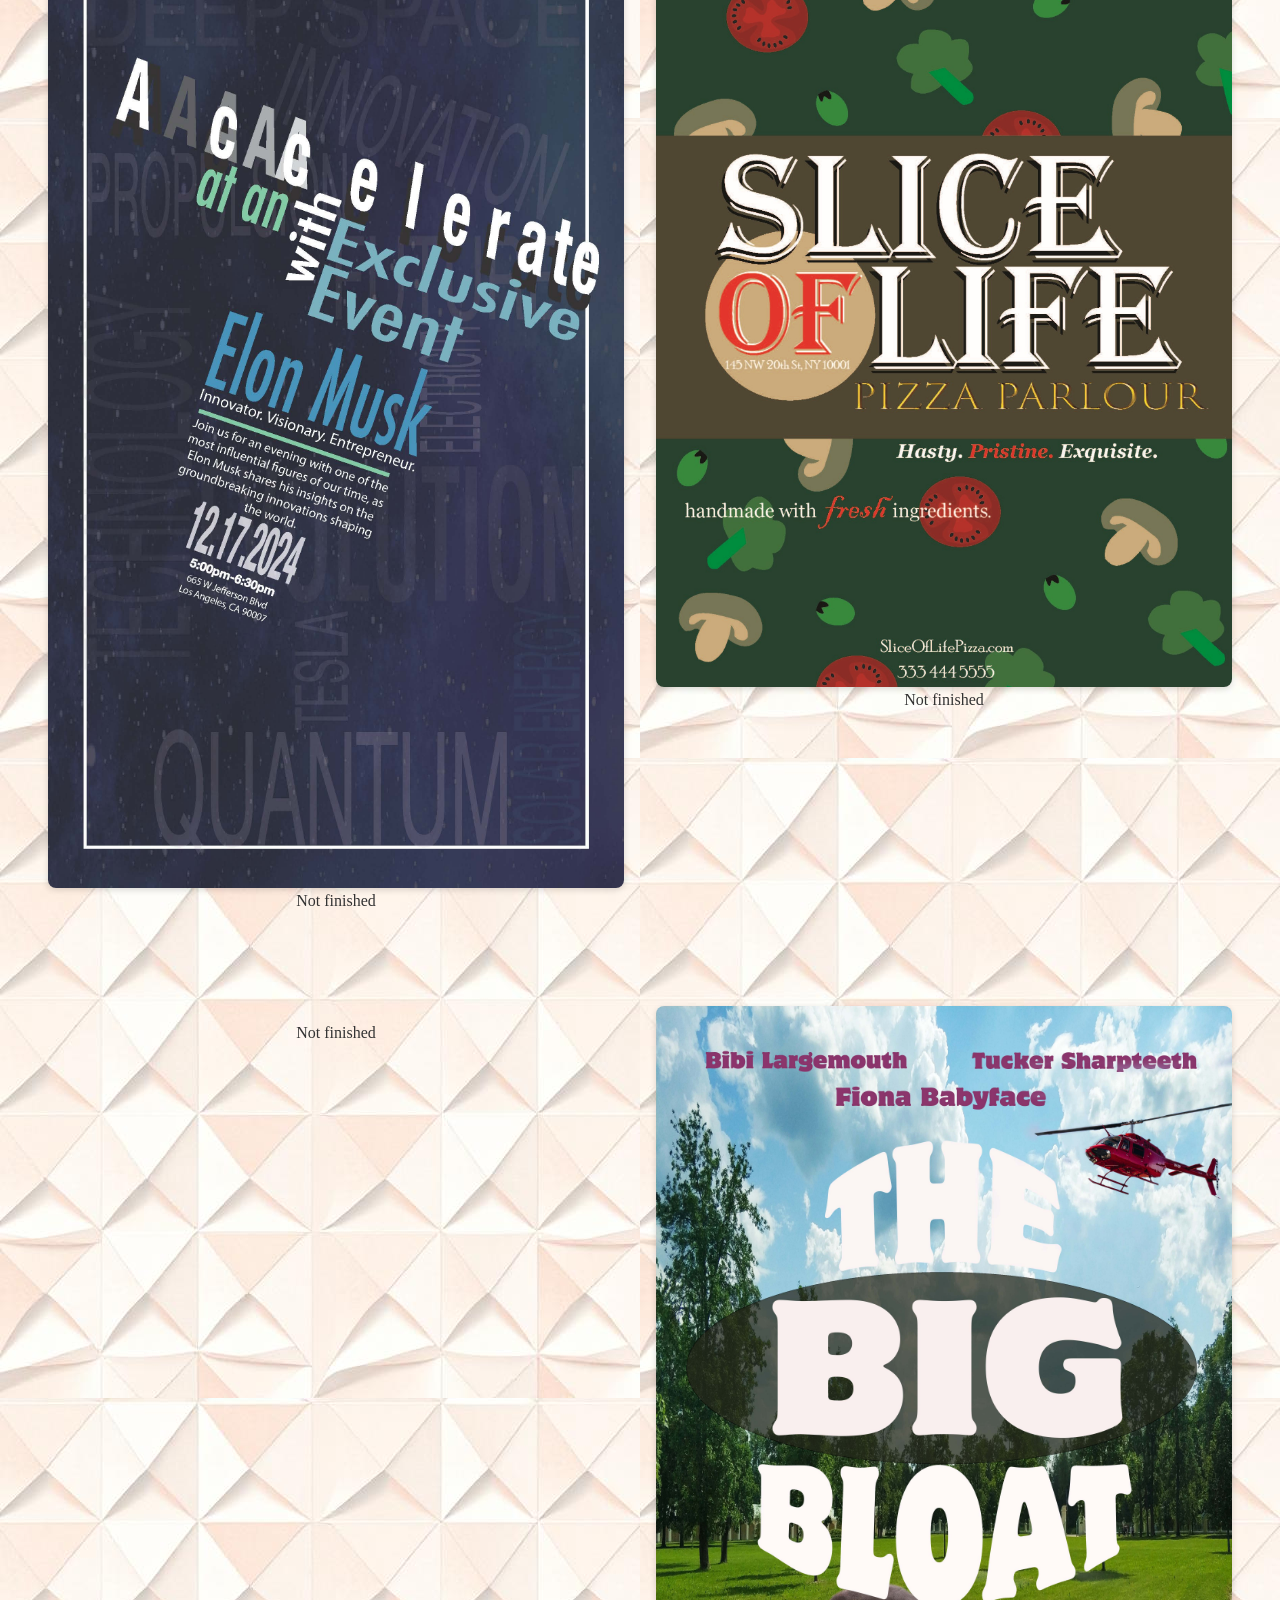
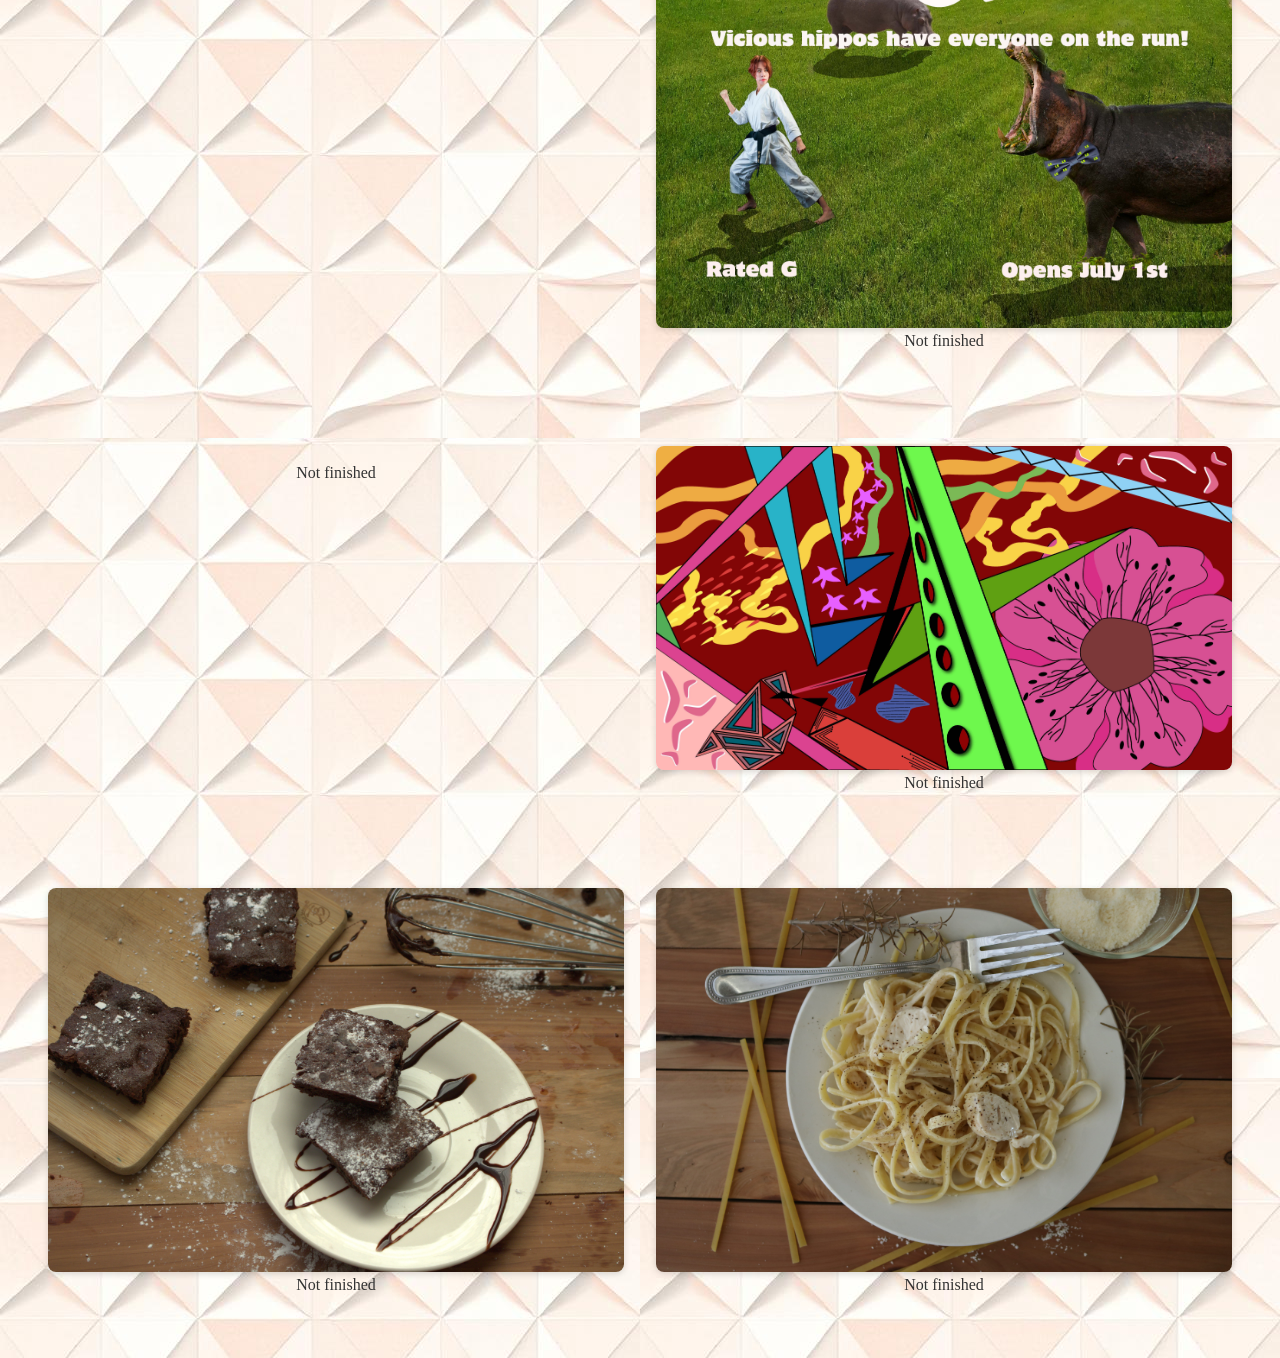
==== commit f284f4e3: "Added some scrolling behavior." ====
--- a/index.html
+++ b/index.html
@@ -13,6 +13,7 @@
             </h1>
             <nav id="navigation">
                 <ul class="horiz-list">
+                    <li><a href='#'>Home</a></li>
                     <li><a href='#mywork'>My Work</a></li>
                     <li><a href='#about'>About</a></li>
                     <li><a href='#contact'>Contact</a></li>
--- a/style.css
+++ b/style.css
@@ -254,6 +254,11 @@
     color: white;
 }
 
+html {
+  scroll-behavior: smooth;
+}
+
+
 /* =======================
    Responsive styling
 ======================= */
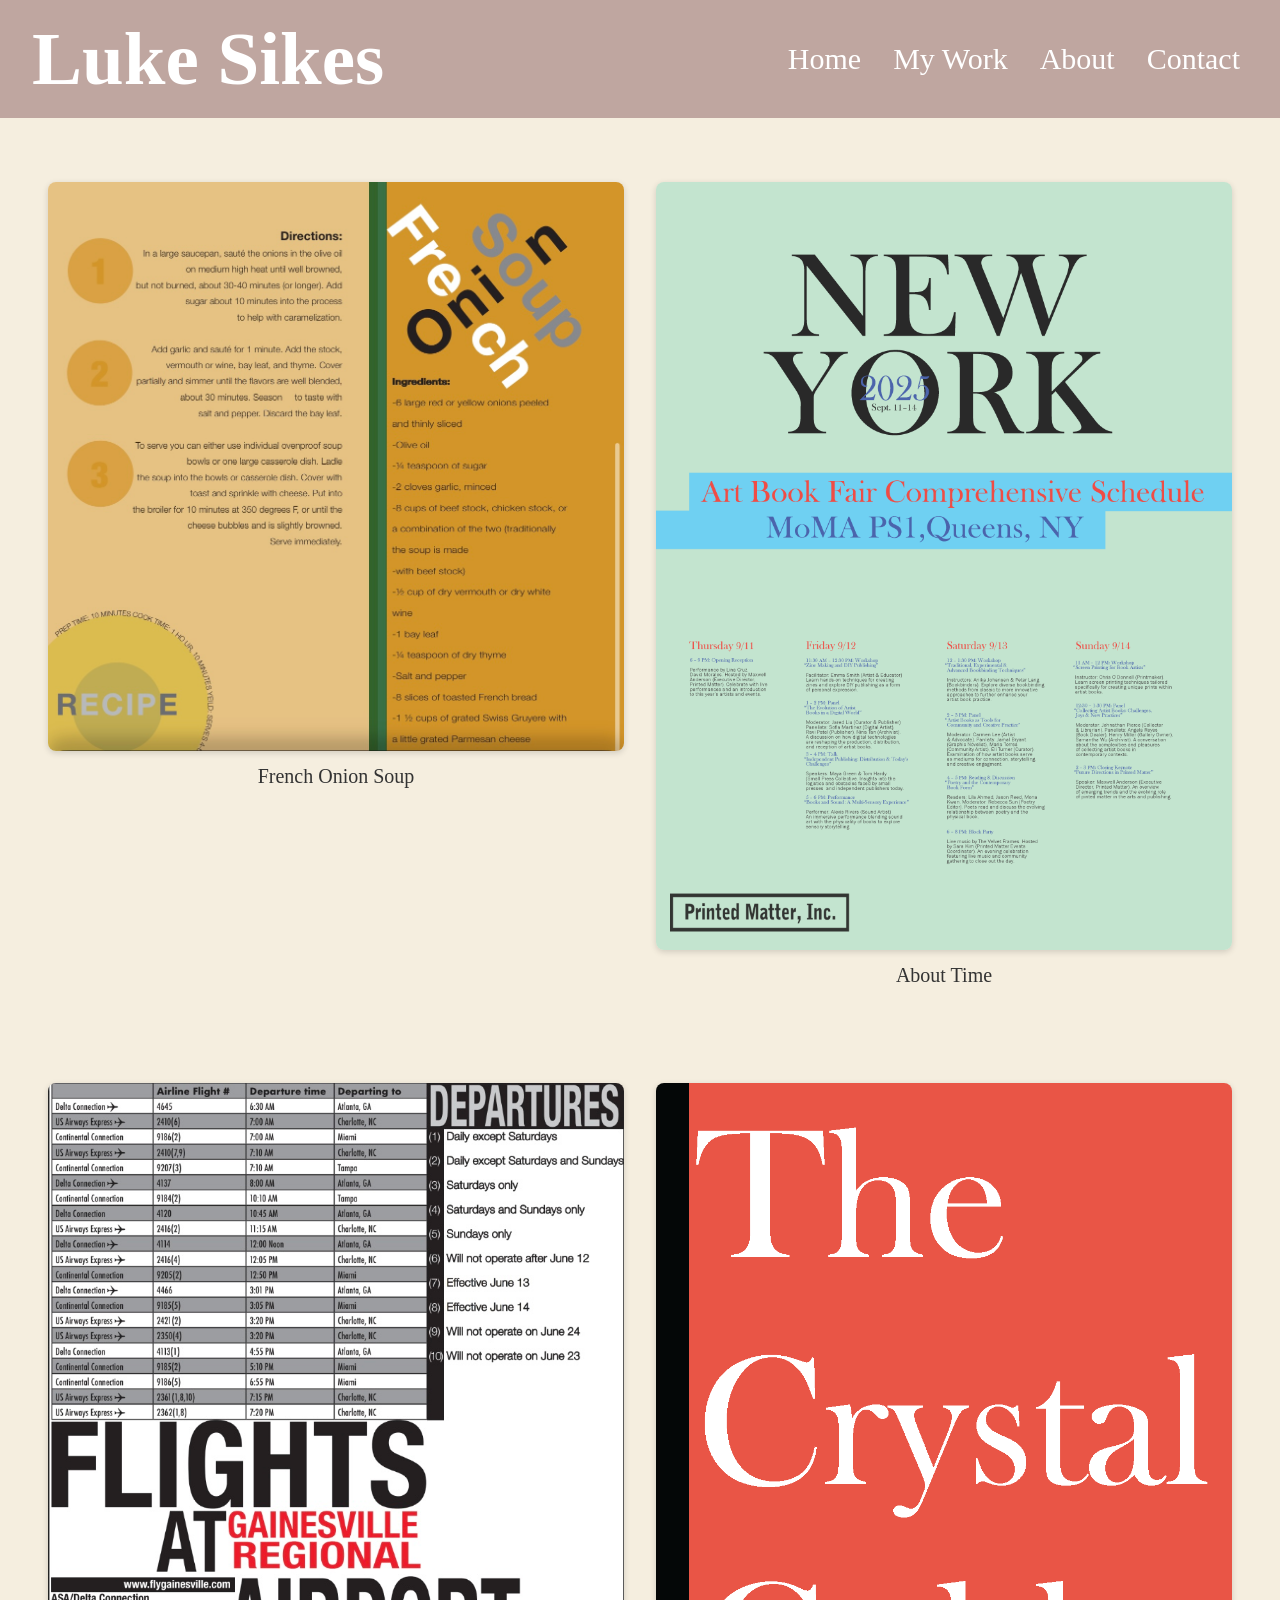
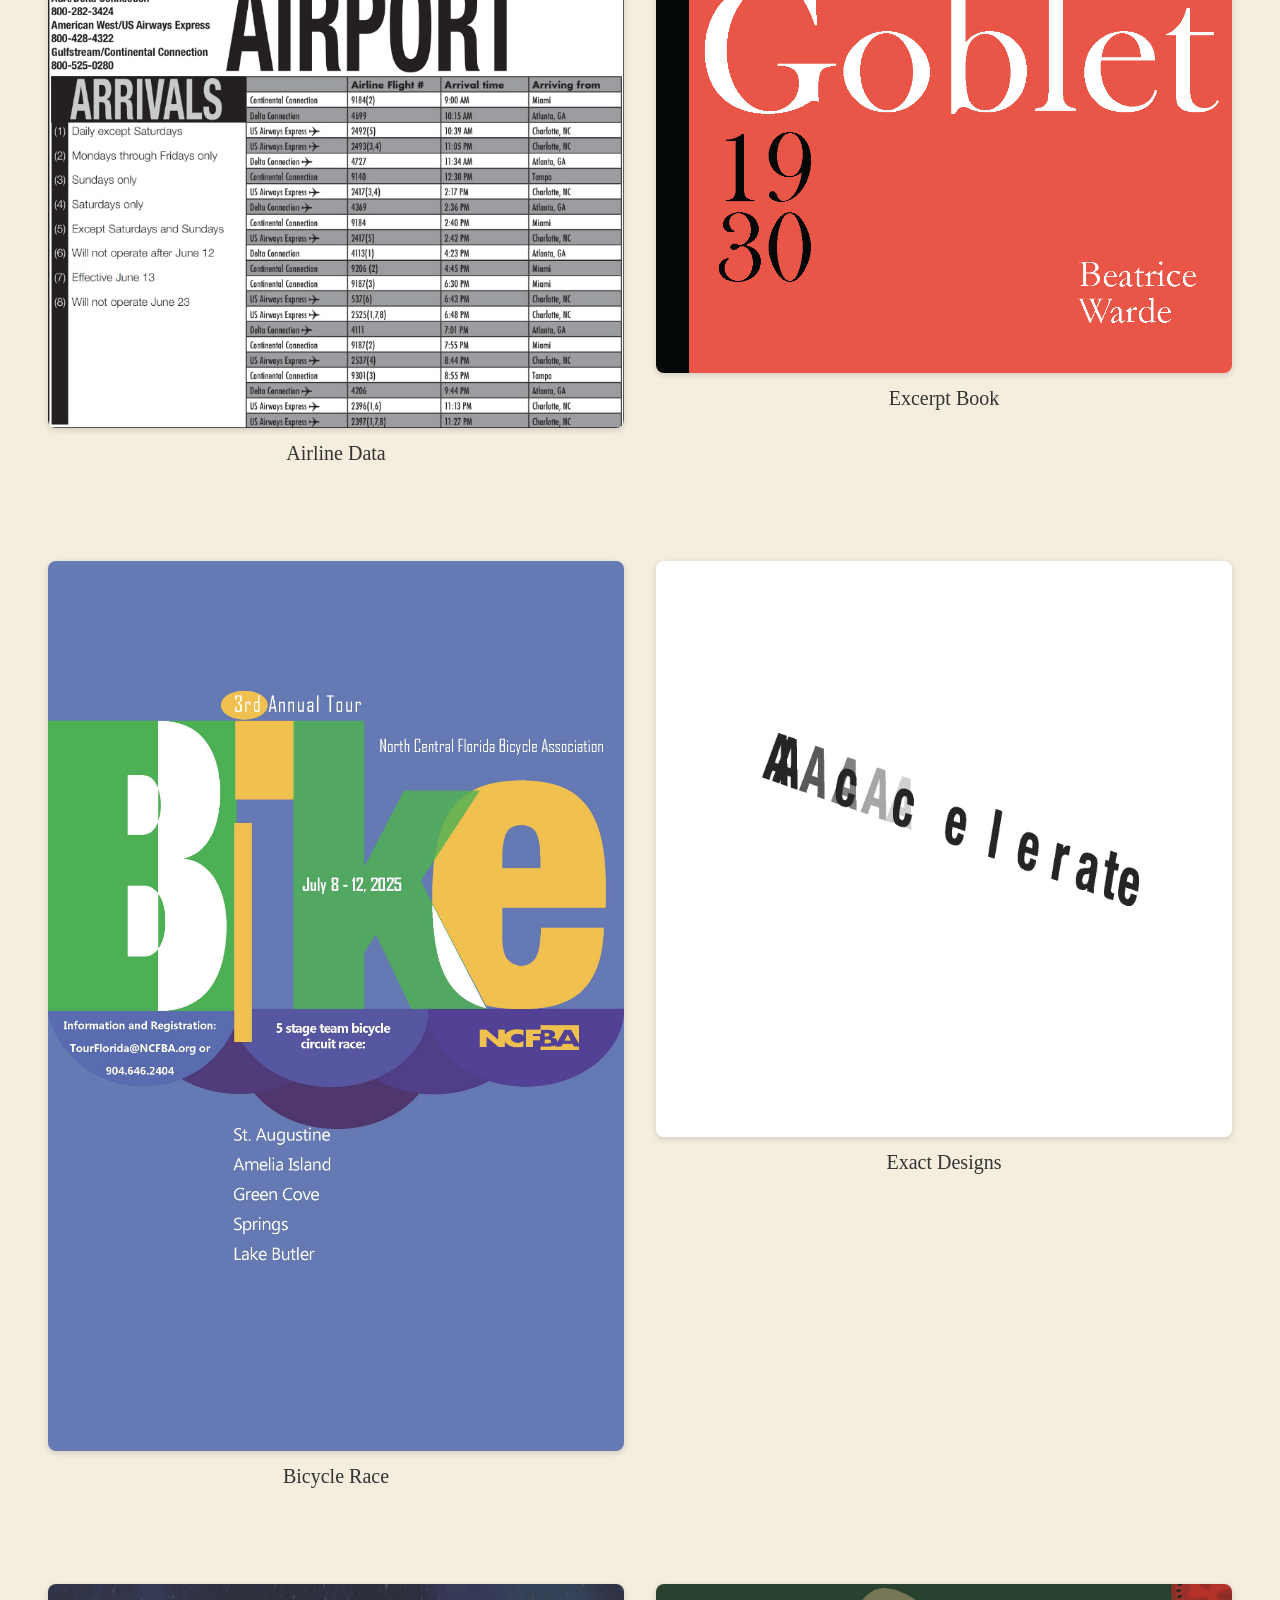
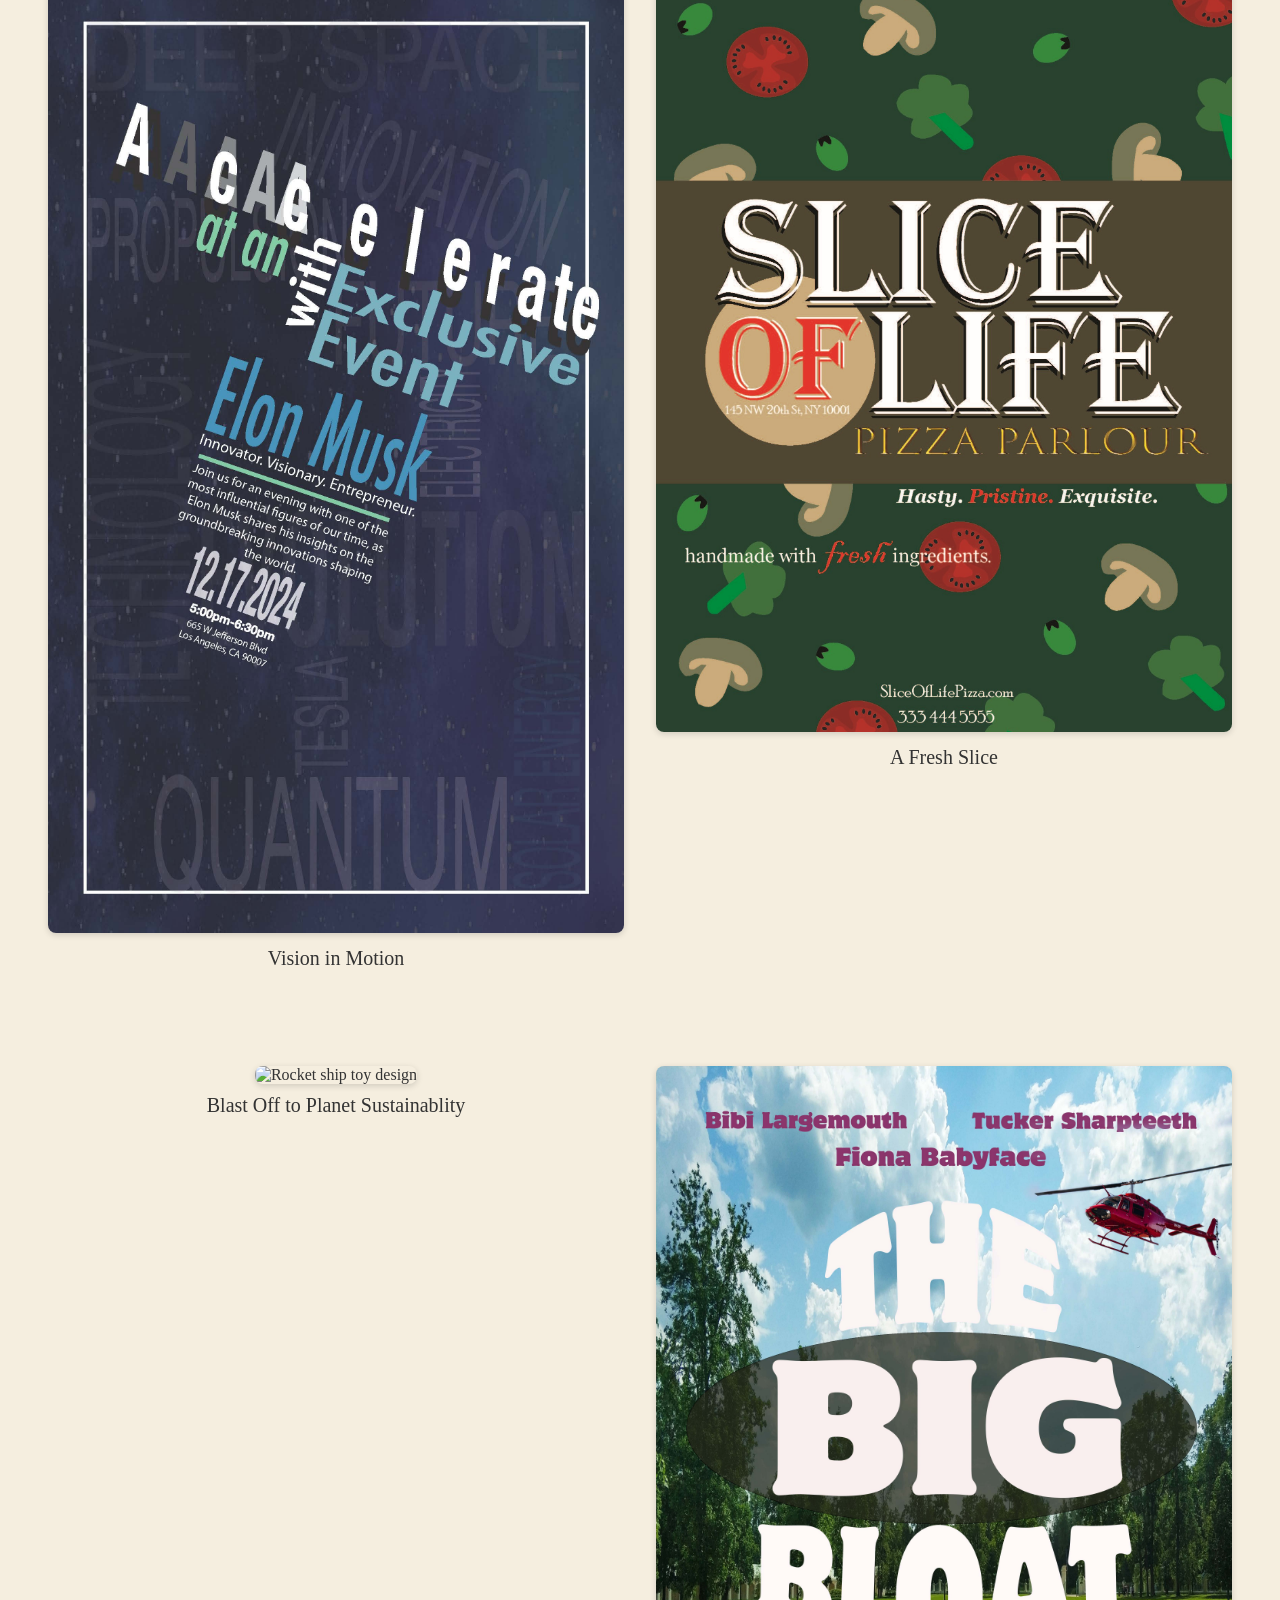
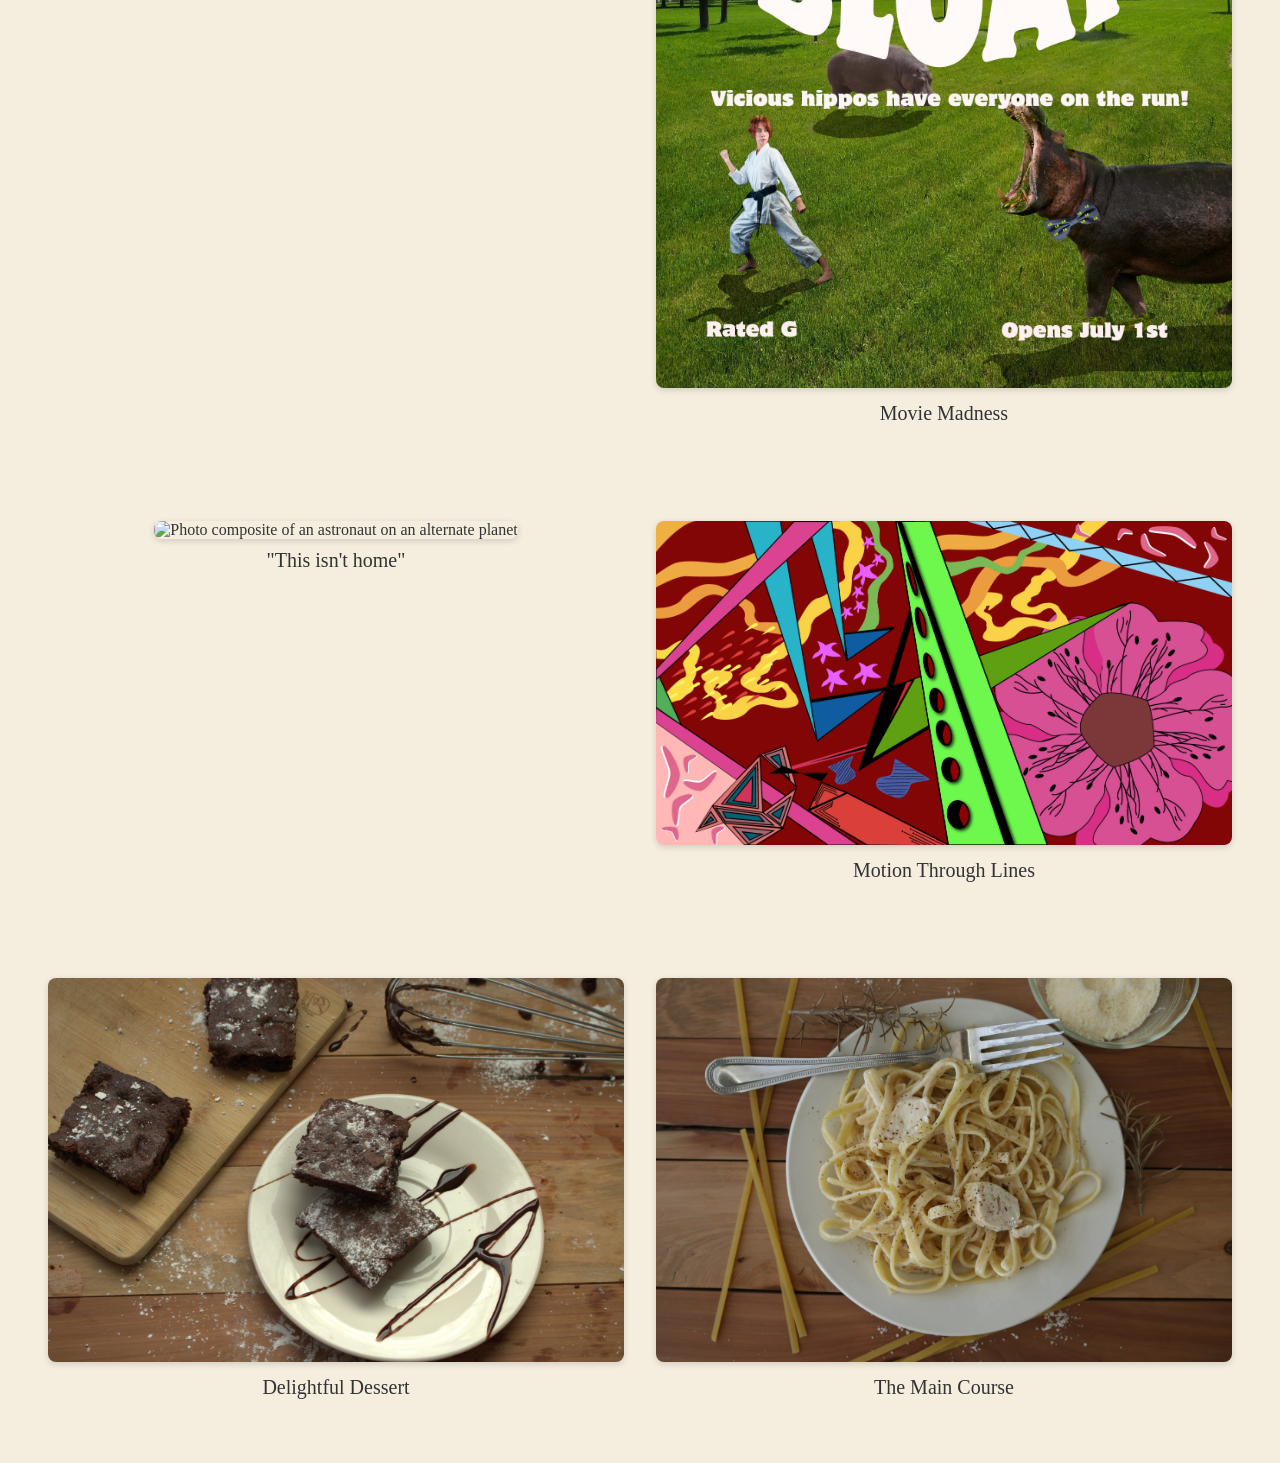
==== commit 5bed0d78: "Added descriptions, titles, and new color pallete to the website." ====
--- a/index.html
+++ b/index.html
@@ -24,60 +24,60 @@
             <div id="mywork">
                 <div class="gallery">
                     <figure class="gallery-item">
-                        <img src="pictures/Work1/FOS4.JPG" alt="" data-lightbox="work1" class="main-thumb">
-                        <figcaption>Not finished</figcaption>
-                    </figure>
-                    <figure class="gallery-item">
-                        <img src="pictures/Work2/About Time.png" alt="" data-lightbox="work2" class="main-thumb">
-                        <figcaption>Not finished</figcaption>
-                    </figure>
-                    <figure class="gallery-item">
-                        <img src="pictures/Work3/Airport Poster.JPG" alt="" data-lightbox="work3" class="main-thumb">
-                        <figcaption>Not finished</figcaption>
-                    </figure>
-                    <figure class="gallery-item">
-                        <img src="pictures/Work4/Cover.png" alt="" data-lightbox="work4" class="main-thumb">
-                        <figcaption>Not finished</figcaption>
-                    </figure>
-                    <figure class="gallery-item">
-                        <img src="pictures/Work5/Bike Poster.jpg" alt="" data-lightbox="work5" class="main-thumb">
-                        <figcaption>Not finished</figcaption>
-                    </figure>
-                    <figure class="gallery-item">
-                        <img src="pictures/Work6/AccelerateLA.jpg" alt="" data-lightbox="work6" class="main-thumb">
-                        <figcaption>Not finished</figcaption>
-                    </figure>
-                    <figure class="gallery-item">
-                        <img src="pictures/Work7/Elon Musk Poster.jpg" alt="" data-lightbox="work7" class="main-thumb">
-                        <figcaption>Not finished</figcaption>
-                    </figure>
-                    <figure class="gallery-item">
-                        <img src="pictures/Work8/Pizza Poster.jpg" alt="" data-lightbox="work8" class="main-thumb">
-                        <figcaption>Not finished</figcaption>
-                    </figure>
-                    <figure class="gallery-item">
-                        <img src="pictures/Work9/BlastOff.png" alt="" data-lightbox="work9" class="main-thumb">
-                        <figcaption>Not finished</figcaption>
-                    </figure>
-                    <figure class="gallery-item">
-                        <img src="pictures/Work10/Movie Poster.jpg" alt="" data-lightbox="work10" class="main-thumb">
-                        <figcaption>Not finished</figcaption>
-                    </figure>
-                    <figure class="gallery-item">
-                        <img src="pictures/Work11/Photo Composite.jpg" alt="" data-lightbox="work11" class="main-thumb">
-                        <figcaption>Not finished</figcaption>
-                    </figure>
-                    <figure class="gallery-item">
-                        <img src="pictures/Work12/LineProject.jpg" alt="" data-lightbox="work12" class="main-thumb">
-                        <figcaption>Not finished</figcaption>
-                    </figure>
-                    <figure class="gallery-item">
-                        <img src="pictures/Work13/brownies.jpeg" alt="" data-lightbox="work13" class="main-thumb">
-                        <figcaption>Not finished</figcaption>
-                    </figure>
-                    <figure class="gallery-item">
-                        <img src="pictures/Work14/ChickenAlfredo.jpg" alt="" data-lightbox="work14" class="main-thumb">
-                        <figcaption>Not finished</figcaption>
+                        <img src="pictures/Work1/FOS4.JPG" alt="Recipe Cards" data-lightbox="work1" class="main-thumb">
+                        <figcaption>French Onion Soup</figcaption>
+                    </figure>
+                    <figure class="gallery-item">
+                        <img src="pictures/Work2/About Time.png" alt="Poster for NY art book fair" data-lightbox="work2" class="main-thumb">
+                        <figcaption>About Time</figcaption>
+                    </figure>
+                    <figure class="gallery-item">
+                        <img src="pictures/Work3/Airport Poster.JPG" alt="Poster for Gainesville airport" data-lightbox="work3" class="main-thumb">
+                        <figcaption>Airline Data</figcaption>
+                    </figure>
+                    <figure class="gallery-item">
+                        <img src="pictures/Work4/Cover.png" alt="Book for excerpts out of The Crystal Goblet" data-lightbox="work4" class="main-thumb">
+                        <figcaption>Excerpt Book</figcaption>
+                    </figure>
+                    <figure class="gallery-item">
+                        <img src="pictures/Work5/Bike Poster.jpg" alt="Bike race poster" data-lightbox="work5" class="main-thumb">
+                        <figcaption>Bicycle Race</figcaption>
+                    </figure>
+                    <figure class="gallery-item">
+                        <img src="pictures/Work6/AccelerateLA.jpg" alt="Words designed per definition" data-lightbox="work6" class="main-thumb">
+                        <figcaption>Exact Designs</figcaption>
+                    </figure>
+                    <figure class="gallery-item">
+                        <img src="pictures/Work7/Elon Musk Poster.jpg" alt="Promotional poster for an event with Elon Musk" data-lightbox="work7" class="main-thumb">
+                        <figcaption>Vision in Motion</figcaption>
+                    </figure>
+                    <figure class="gallery-item">
+                        <img src="pictures/Work8/Pizza Poster.jpg" alt="It's time for some pizza!" data-lightbox="work8" class="main-thumb">
+                        <figcaption>A Fresh Slice</figcaption>
+                    </figure>
+                    <figure class="gallery-item">
+                        <img src="pictures/Work9/BlastOff.png" alt="Rocket ship toy design" data-lightbox="work9" class="main-thumb">
+                        <figcaption>Blast Off to Planet Sustainablity</figcaption>
+                    </figure>
+                    <figure class="gallery-item">
+                        <img src="pictures/Work10/Movie Poster.jpg" alt="Comedic movie poster" data-lightbox="work10" class="main-thumb">
+                        <figcaption>Movie Madness</figcaption>
+                    </figure>
+                    <figure class="gallery-item">
+                        <img src="pictures/Work11/Photo Composite.jpg" alt="Photo composite of an astronaut on an alternate planet" data-lightbox="work11" class="main-thumb">
+                        <figcaption>"This isn't home"</figcaption>
+                    </figure>
+                    <figure class="gallery-item">
+                        <img src="pictures/Work12/LineProject.jpg" alt="Abstract lines" data-lightbox="work12" class="main-thumb">
+                        <figcaption>Motion Through Lines</figcaption>
+                    </figure>
+                    <figure class="gallery-item">
+                        <img src="pictures/Work13/brownies.jpeg" alt="Delicious brownies" data-lightbox="work13" class="main-thumb">
+                        <figcaption>Delightful Dessert</figcaption>
+                    </figure>
+                    <figure class="gallery-item">
+                        <img src="pictures/Work14/ChickenAlfredo.jpg" alt="Chicken alfredo" data-lightbox="work14" class="main-thumb">
+                        <figcaption>The Main Course</figcaption>
                     </figure>
                 </div>
             </div>
@@ -95,7 +95,7 @@
                         <button class="lightbox-image-next">&#10095;</button>
                     </div>
                     <div class="lightbox-content-details">
-                        <div class="detail-field"><strong>Description:</strong><br>A four part recipe card series that evolves in visual complexity starting with a clean minimal layout that gradually introduces visual elements such as color and typography variations.</div>
+                        <div class="detail-field"><strong>Description:</strong><br>A four-part recipe card series that evolves in visual complexity- starting with a clean minimal layout that gradually introduces visual emelemtns such as color and typography variations.</div>
                         <div class="detail-field"><strong>Medium:</strong><br>Digital Media - Adobe InDesign</div>
                         <div class="detail-field"><strong>Date:</strong><br>Fall 2024 </div>
                         <div class="detail-field">
@@ -115,9 +115,9 @@
                         <button class="lightbox-image-next">&#10095;</button>
                     </div>
                     <div class="lightbox-content-details">
-                        <div class="detail-field"><strong>Description:</strong><br></div>
-                        <div class="detail-field"><strong>Medium:</strong><br>Digital Media - Adobe InDesign</div>
-                        <div class="detail-field"><strong>Date:</strong><br>Fall 2024 </div>
+                        <div class="detail-field"><strong>Description:</strong><br>A promotional poster for a New York art book fair, designed with an emphasis on hierarchy, rhythm, and typographic clarity to refelct the creative exchange at the event.</div>
+                        <div class="detail-field"><strong>Medium:</strong><br>Digital Media - Adobe InDesign</div>
+                        <div class="detail-field"><strong>Date:</strong><br>Fall 2025 </div>
                         <div class="detail-field">
                             <a href="" download id="download-link">Download Image</a>
                         </div>
@@ -135,9 +135,9 @@
                         <button class="lightbox-image-next">&#10095;</button>
                     </div>
                     <div class="lightbox-content-details">
-                        <div class="detail-field"><strong>Description:</strong><br></div>
-                        <div class="detail-field"><strong>Medium:</strong><br>Digital Media - Adobe InDesign</div>
-                        <div class="detail-field"><strong>Date:</strong><br></div>
+                        <div class="detail-field"><strong>Description:</strong><br>This poster design showcases a visual guide to help passengers navigate the airport. The concept of time and movement is seen throughout this poster as people go in and out given all the different flights. Through the juxtaposition of arrival and departure times, the design reflects the constatn rhythm of travel.</div>
+                        <div class="detail-field"><strong>Medium:</strong><br>Digital Media - Adobe InDesign</div>
+                        <div class="detail-field"><strong>Date:</strong><br>Fall 2024</div>
                         <div class="detail-field">
                             <a href="" download id="download-link">Download Image</a>
                         </div>
@@ -167,9 +167,9 @@
                         <button class="lightbox-image-next">&#10095;</button>
                     </div>
                     <div class="lightbox-content-details">
-                        <div class="detail-field"><strong>Description:</strong><br></div>
-                        <div class="detail-field"><strong>Medium:</strong><br>Digital Media - Adobe InDesign</div>
-                        <div class="detail-field"><strong>Date:</strong><br></div>
+                        <div class="detail-field"><strong>Description:</strong><br>An experiment typographgic book, showcasing unique designs and clear hierarchy using a striking color palette.</div>
+                        <div class="detail-field"><strong>Medium:</strong><br>Digital Media - Adobe InDesign</div>
+                        <div class="detail-field"><strong>Date:</strong><br>Fall 2025</div>
                         <div class="detail-field">
                             <a href="" download id="download-link">Download Image</a>
                         </div>
@@ -188,9 +188,9 @@
                         <button class="lightbox-image-next">&#10095;</button>
                     </div>
                     <div class="lightbox-content-details">
-                        <div class="detail-field"><strong>Description:</strong><br></div>
-                        <div class="detail-field"><strong>Medium:</strong><br>Digital Media - Adobe InDesign</div>
-                        <div class="detail-field"><strong>Date:</strong><br></div>
+                        <div class="detail-field"><strong>Description:</strong><br>This informative poster highlights a five-stage bike race, using framing techniques to guide the viewer's eye from the most important information to the least. The color scheme, inspired by the bright and bold hues commonly seen in bike helmets and shirts, adds energy and coherence to the design.</div>
+                        <div class="detail-field"><strong>Medium:</strong><br>Digital Media - Adobe InDesign</div>
+                        <div class="detail-field"><strong>Date:</strong><br>Fall 2024</div>
                         <div class="detail-field">
                             <a href="" download id="download-link">Download Image</a>
                         </div>
@@ -210,9 +210,9 @@
                         <button class="lightbox-image-next">&#10095;</button>
                     </div>
                     <div class="lightbox-content-details">
-                        <div class="detail-field"><strong>Description:</strong><br></div>
-                        <div class="detail-field"><strong>Medium:</strong><br>Digital Media - Adobe InDesign</div>
-                        <div class="detail-field"><strong>Date:</strong><br></div>
+                        <div class="detail-field"><strong>Description:</strong><br>This unique design mixes creativity and definition together. These workds visually represent their definitions.</div>
+                        <div class="detail-field"><strong>Medium:</strong><br>Digital Media - Adobe InDesign</div>
+                        <div class="detail-field"><strong>Date:</strong><br>Fall 2024</div>
                         <div class="detail-field">
                             <a href="" download id="download-link">Download Image</a>
                         </div>
@@ -230,9 +230,10 @@
                         <button class="lightbox-image-next">&#10095;</button>
                     </div>
                     <div class="lightbox-content-details">
-                        <div class="detail-field"><strong>Description:</strong><br></div>
-                        <div class="detail-field"><strong>Medium:</strong><br>Digital Media - Adobe InDesign</div>
-                        <div class="detail-field"><strong>Date:</strong><br></div>
+                        <div class="detail-field"><strong>Description:</strong><br>An informative poster promoting an exclusive presentation by Elon Musk, discussing the future of technology and innovation. The type layout reflects the concept of progress over time, symbolizing Musk's forward-thinking approach and the ever-evolving landscape of his visionary work.</div>
+                        <div class="detail-field"><strong>Medium:</strong><br>Digital Media - Adobe InDesign</div>
+                        <div class="detail-field"><strong>Date:</strong><br>Fall 2024</div>
+
                         <div class="detail-field">
                             <a href="" download id="download-link">Download Image</a>
                         </div>
@@ -250,9 +251,10 @@
                         <button class="lightbox-image-next">&#10095;</button>
                     </div>
                     <div class="lightbox-content-details">
-                        <div class="detail-field"><strong>Description:</strong><br></div>
-                        <div class="detail-field"><strong>Medium:</strong><br>Digital Media - Adobe InDesign</div>
-                        <div class="detail-field"><strong>Date:</strong><br></div>
+                        <div class="detail-field"><strong>Description:</strong><br>This poster for a fictional pizza parlor captues the essemnce of quality and creativity. With the tagline 'Hasty. Pristine. Exquisite,' it imagines a pizza place that priudes itself on fresh, handmade ingredients. Illustrated toppings scatters across the background evoke a sense of artistry and craftsmanship.</div>
+                        <div class="detail-field"><strong>Medium:</strong><br>Digital Media - Adobe InDesign</div>
+                        <div class="detail-field"><strong>Date:</strong><br>Spring 2025</div>
+
                         <div class="detail-field">
                             <a href="" download id="download-link">Download Image</a>
                         </div>
@@ -271,9 +273,9 @@
                         <button class="lightbox-image-next">&#10095;</button>
                     </div>
                     <div class="lightbox-content-details">
-                        <div class="detail-field"><strong>Description:</strong><br></div>
-                        <div class="detail-field"><strong>Medium:</strong><br>Digital Media - Adobe InDesign</div>
-                        <div class="detail-field"><strong>Date:</strong><br></div>
+                        <div class="detail-field"><strong>Description:</strong><br>A solar powered night light and toy combo to tech children responsibility and the importance of renewable energy. Simply charge during the day and blast off at night.</div>
+                        <div class="detail-field"><strong>Medium:</strong><br>Digital Media - 3D Model - Womp</div>
+                        <div class="detail-field"><strong>Date:</strong><br>Fall 2025</div>
                         <div class="detail-field">
                             <a href="" download id="download-link">Download Image</a>
                         </div>
@@ -291,9 +293,9 @@
                         <button class="lightbox-image-next">&#10095;</button>
                     </div>
                     <div class="lightbox-content-details">
-                        <div class="detail-field"><strong>Description:</strong><br></div>
-                        <div class="detail-field"><strong>Medium:</strong><br>Digital Media - Adobe InDesign</div>
-                        <div class="detail-field"><strong>Date:</strong><br></div>
+                        <div class="detail-field"><strong>Description:</strong><br>This humorous movie poster features photo composistion, typography, and visual hierarchy.</div>
+                        <div class="detail-field"><strong>Medium:</strong><br>Digital Media - Adobe Photoshop</div>
+                        <div class="detail-field"><strong>Date:</strong><br>Fall 2023</div>
                         <div class="detail-field">
                             <a href="" download id="download-link">Download Image</a>
                         </div>
@@ -311,9 +313,9 @@
                         <button class="lightbox-image-next">&#10095;</button>
                     </div>
                     <div class="lightbox-content-details">
-                        <div class="detail-field"><strong>Description:</strong><br></div>
-                        <div class="detail-field"><strong>Medium:</strong><br>Digital Media - Adobe InDesign</div>
-                        <div class="detail-field"><strong>Date:</strong><br></div>
+                        <div class="detail-field"><strong>Description:</strong><br>This photo composite combines separate images and puts them together to create a scene of an astronaut who crash landed on an alternate version of Earth.</div>
+                        <div class="detail-field"><strong>Medium:</strong><br>Digital Media - Adobe Photshop</div>
+                        <div class="detail-field"><strong>Date:</strong><br>Spring 2023</div>
                         <div class="detail-field">
                             <a href="" download id="download-link">Download Image</a>
                         </div>
@@ -331,9 +333,9 @@
                         <button class="lightbox-image-next">&#10095;</button>
                     </div>
                     <div class="lightbox-content-details">
-                        <div class="detail-field"><strong>Description:</strong><br></div>
-                        <div class="detail-field"><strong>Medium:</strong><br>Digital Media - Adobe InDesign</div>
-                        <div class="detail-field"><strong>Date:</strong><br></div>
+                        <div class="detail-field"><strong>Description:</strong><br>This piece explores the dynamic interplay between organic and geometric forms, using varied line widths, stippling. and contrasting textures to create depth and motion. The juxtaposition of straight lines, curved shapes, and fluid objects invites the viewer into a rhythmic visual experience, showcasing the power of balance and contrast.</div>
+                        <div class="detail-field"><strong>Medium:</strong><br>Digital Media - Adobe Illustrator</div>
+                        <div class="detail-field"><strong>Date:</strong><br>Fall 2023</div>
                         <div class="detail-field">
                             <a href="" download id="download-link">Download Image</a>
                         </div>
@@ -352,9 +354,9 @@
                         <button class="lightbox-image-next">&#10095;</button>
                     </div>
                     <div class="lightbox-content-details">
-                        <div class="detail-field"><strong>Description:</strong><br></div>
-                        <div class="detail-field"><strong>Medium:</strong><br>Digital Media - Adobe InDesign</div>
-                        <div class="detail-field"><strong>Date:</strong><br></div>
+                        <div class="detail-field"><strong>Description:</strong><br>Food photography showcasing layout capabilities in a visually striking way.</div>
+                        <div class="detail-field"><strong>Medium:</strong><br>Digital Photograph</div>
+                        <div class="detail-field"><strong>Date:</strong><br>Fall 2022</div>
                         <div class="detail-field">
                             <a href="" download id="download-link">Download Image</a>
                         </div>
@@ -372,9 +374,9 @@
                         <button class="lightbox-image-next">&#10095;</button>
                     </div>
                     <div class="lightbox-content-details">
-                        <div class="detail-field"><strong>Description:</strong><br></div>
-                        <div class="detail-field"><strong>Medium:</strong><br>Digital Media - Adobe InDesign</div>
-                        <div class="detail-field"><strong>Date:</strong><br></div>
+                        <div class="detail-field"><strong>Description:</strong><br>Food photography shwocasing the layout capabilites in a visually striking way.</div>
+                        <div class="detail-field"><strong>Medium:</strong><br>Digital Photgraph</div>
+                        <div class="detail-field"><strong>Date:</strong><br>Fall 2022</div>
                         <div class="detail-field">
                             <a href="" download id="download-link">Download Image</a>
                         </div>
--- a/style.css
+++ b/style.css
@@ -2,7 +2,7 @@
   This is the header styling logic.
 */
 #header {
-    background-color: #2C7A7B;
+    background-color: #BFA6A0;
     display: flex;
     justify-content: space-between;
     align-items: center;
@@ -13,6 +13,7 @@
     top: 0;
     z-index: 100;
     color: white;
+    font-family: Garamond, Baskerville, "Baskerville Old Face", "Times New Roman", serif;
 }
 
 /*
@@ -36,7 +37,6 @@
     padding: 0.25rem 0.5rem;
     display: inline-block;
     color: white;
-    border: 2px solid #FF6B6B;
     border-radius: 8px;
     transition: background-color 0.2s, color 0.2s;
 }
@@ -45,7 +45,7 @@
   This is styling for when the cursor is hovering over the navigation buttons.
 */
 .horiz-list a:hover {
-    background-color: #FF6B6B;
+    background-color: #A9746E;
     color: white;
 }
 
@@ -71,8 +71,7 @@
   This is the styling for the mywork section.
 */
 #mywork {
-    background-color: #F5F5F5;
-    background-image: url(background_overlay.jpg);
+    background-color: #F5EEDF;
 }
 
 /*
@@ -105,6 +104,12 @@
   border-radius: 8px;
   box-shadow: 0 2px 6px rgba(0,0,0,0.15);
   transition: transform 0.2s;
+}
+
+.gallery-item figcaption {
+  font-size: 20px;
+  margin-top: 10px;
+  text-align: center;
 }
 
 /*
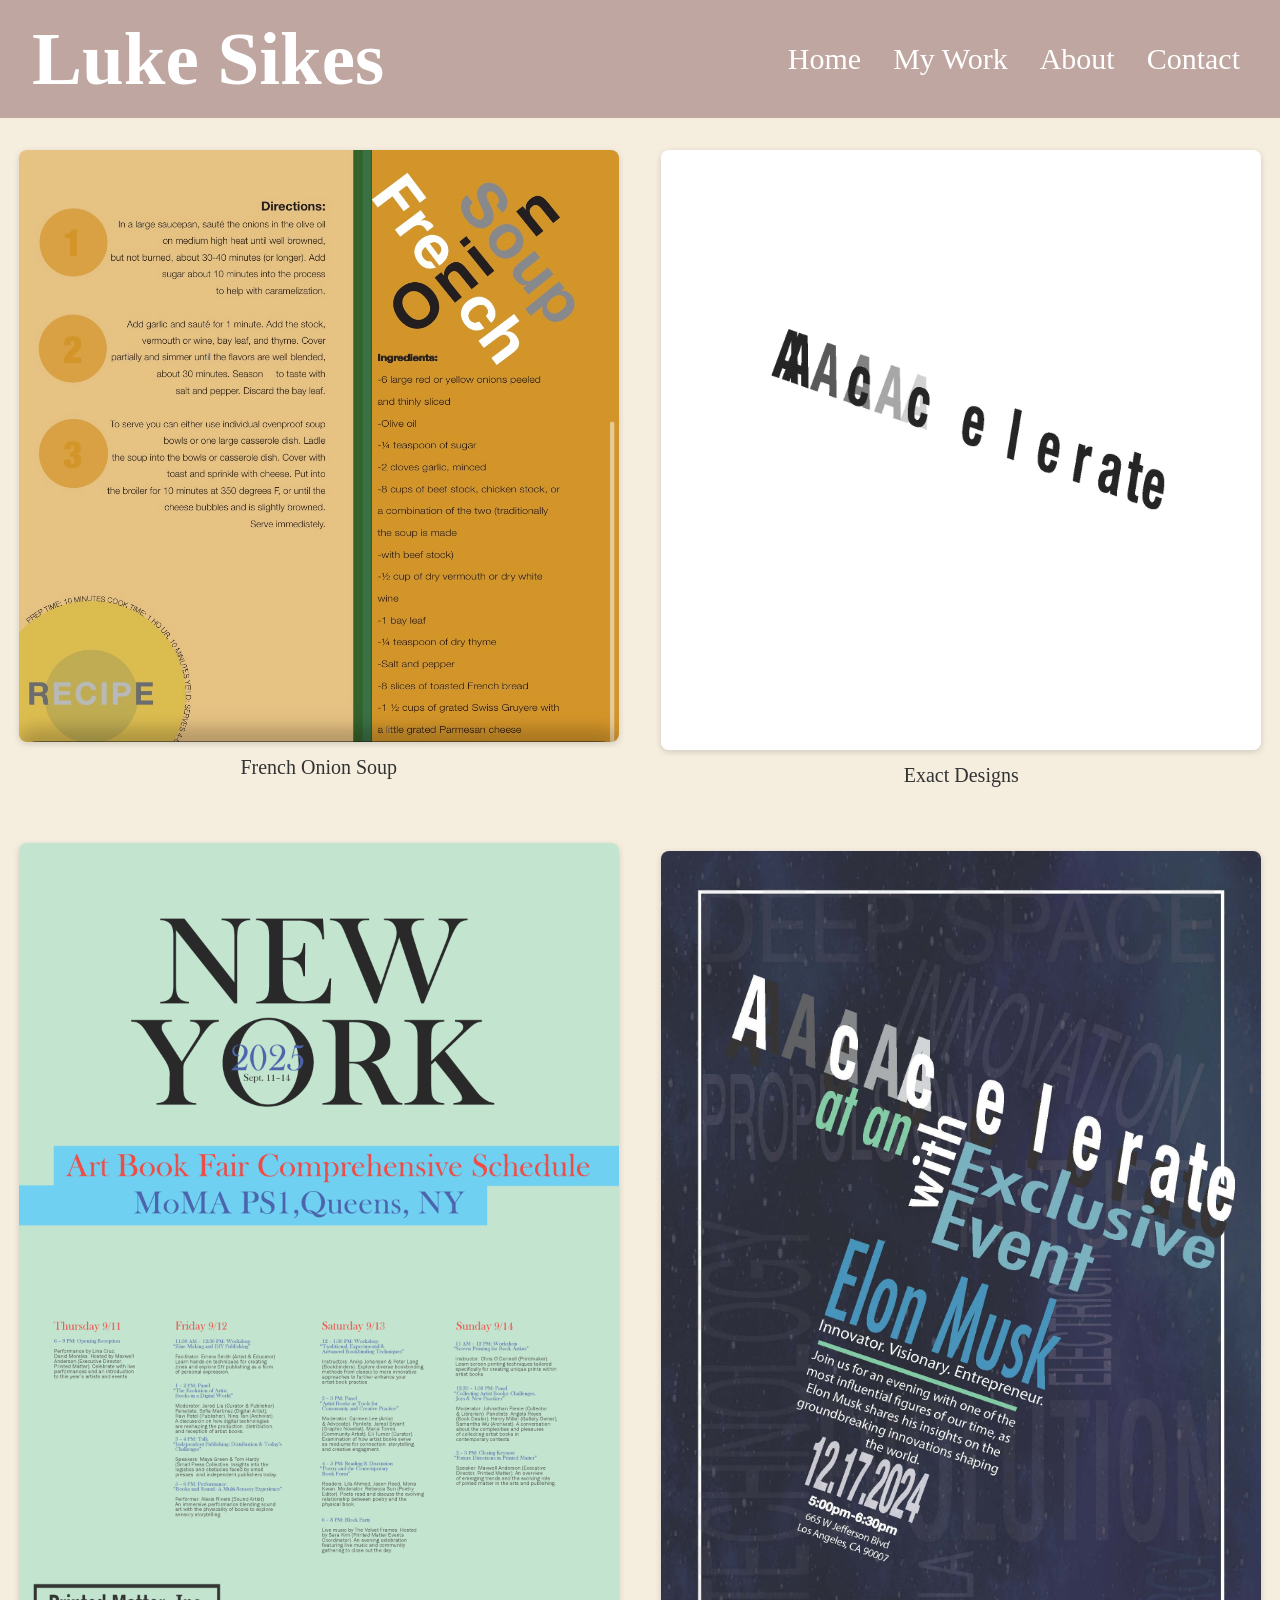
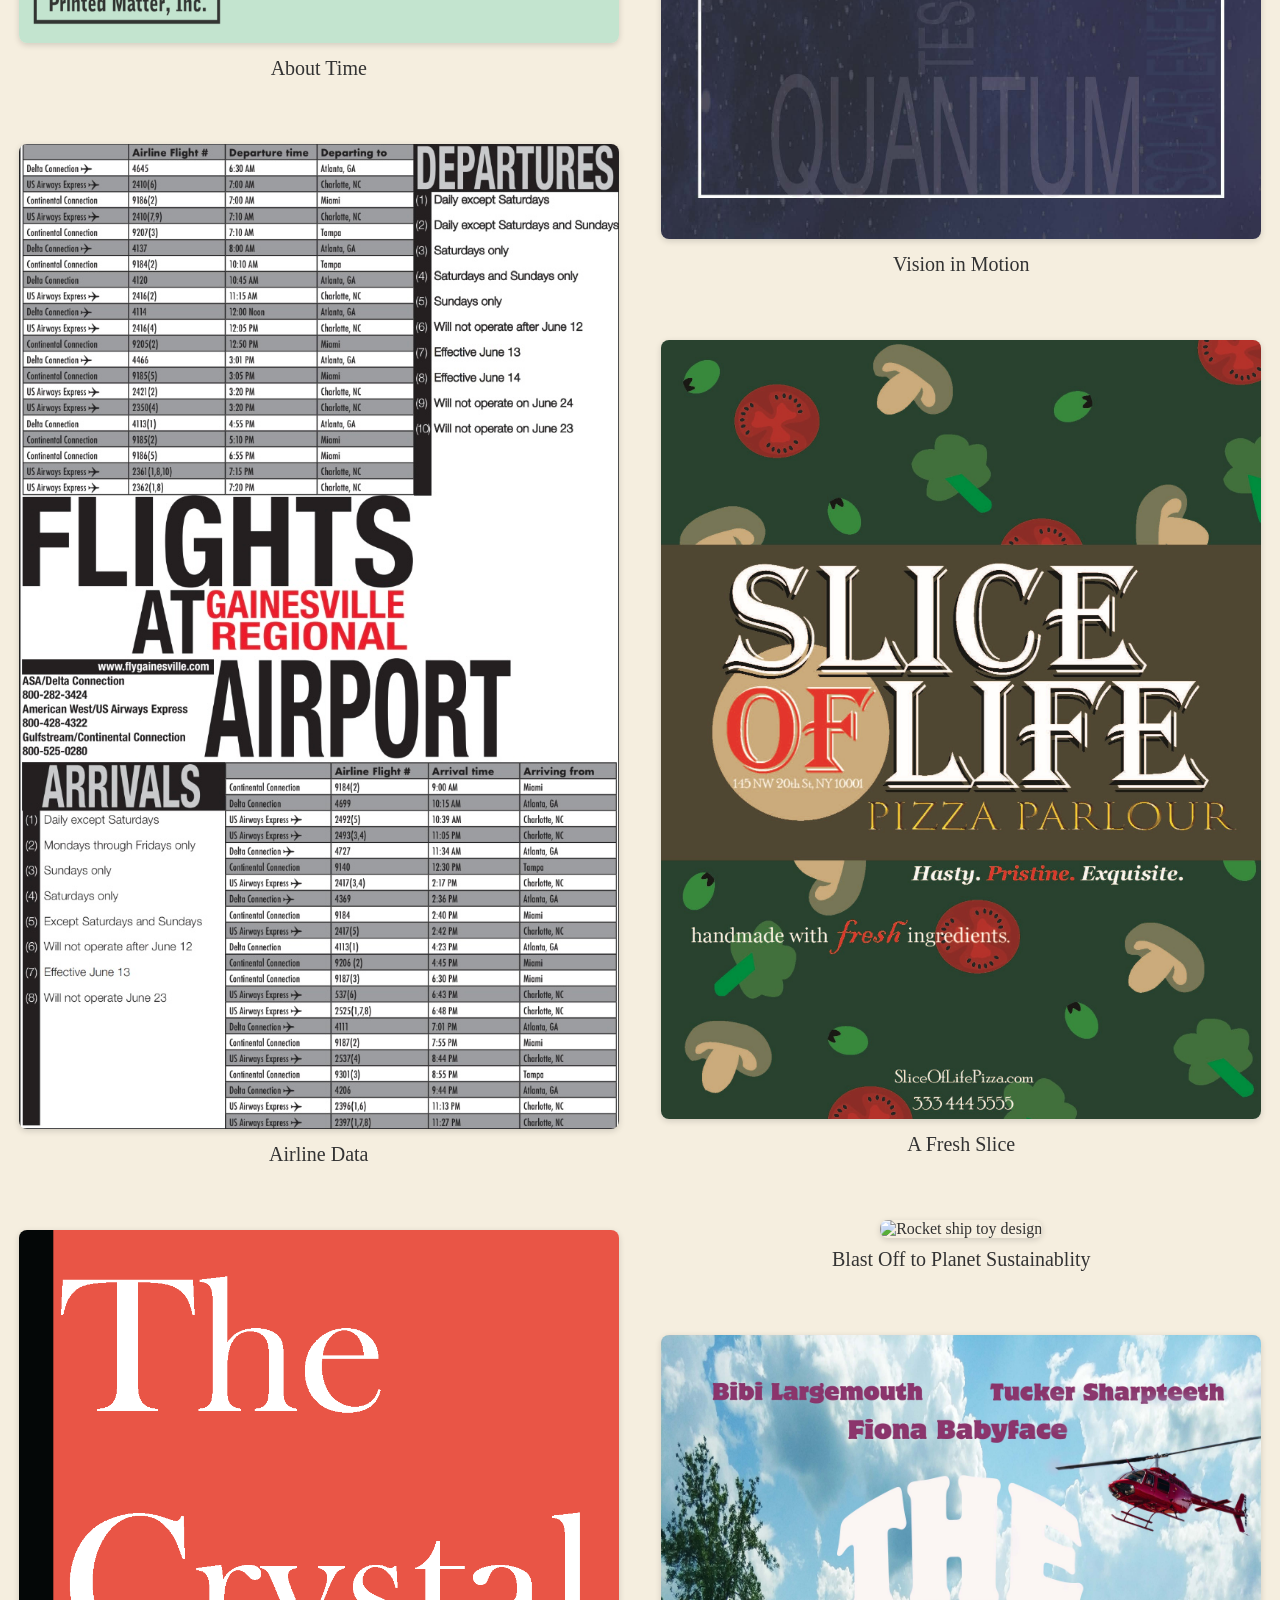
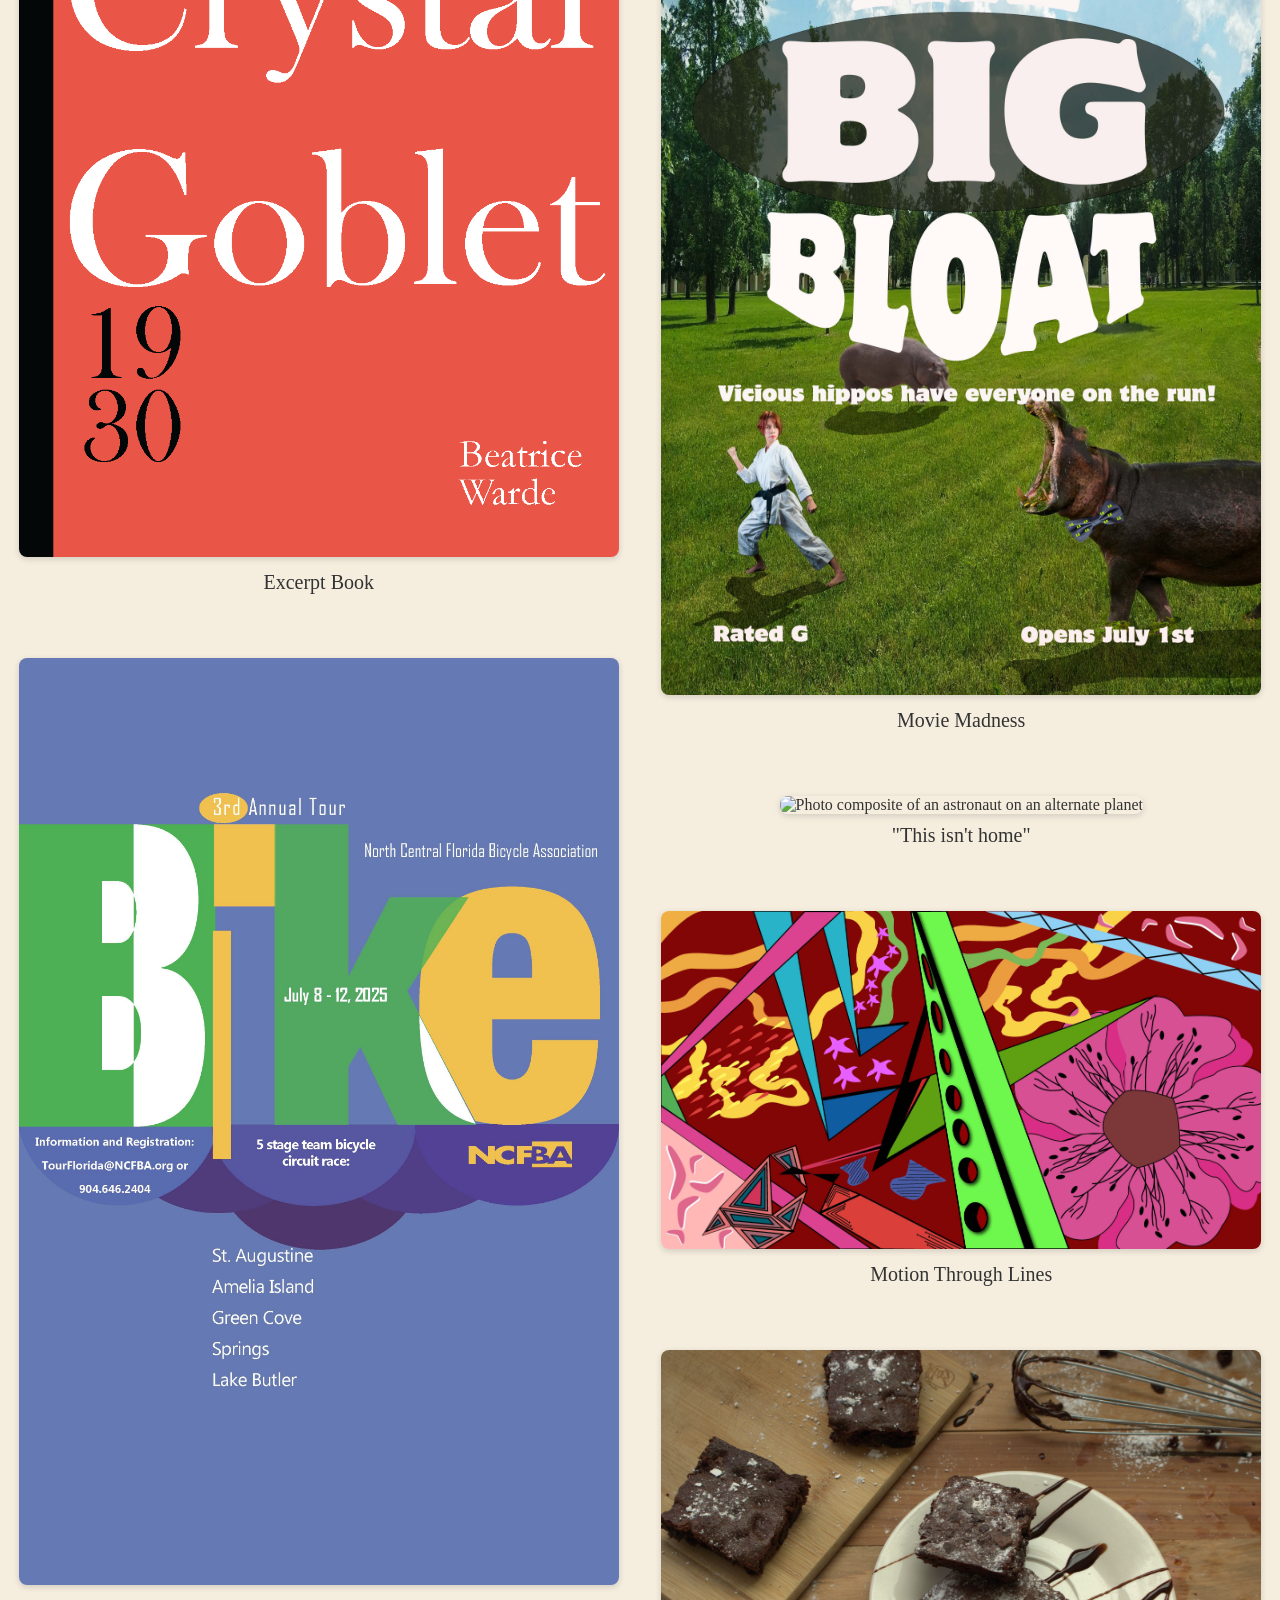
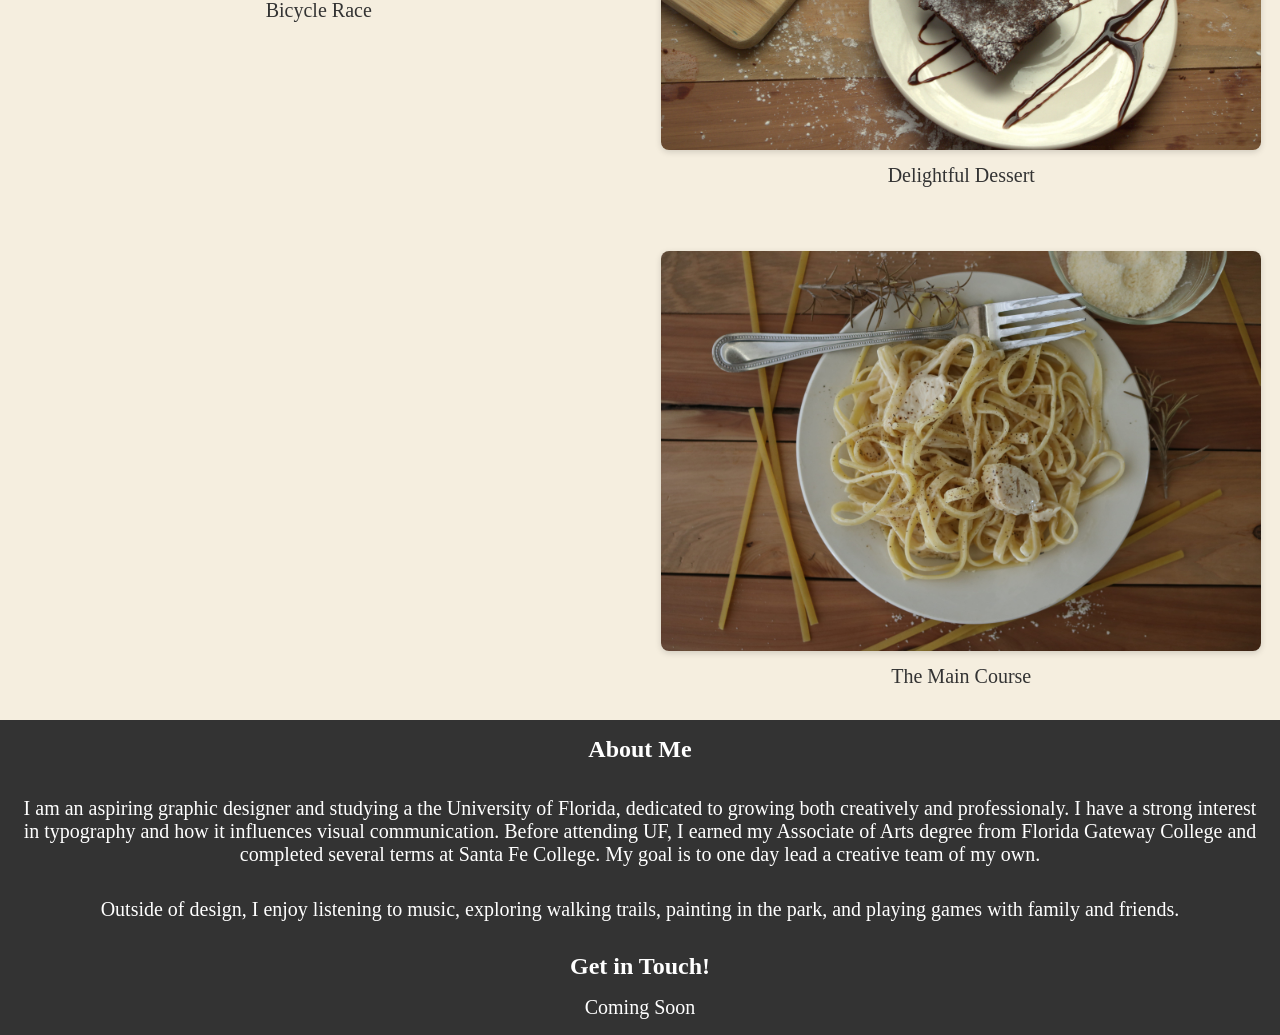
==== commit b42376e4: "Added the About Me and the Contact section." ====
--- a/index.html
+++ b/index.html
@@ -385,10 +385,13 @@
             </div>
 
             <div id="about">
-                
+                <h2>About Me</h2><br>
+                <p>I am an aspiring graphic designer and studying a the University of Florida, dedicated to growing both creatively and professionaly. I have a strong interest in typography and how it influences visual communication. Before attending UF, I earned my Associate of Arts degree from Florida Gateway College and completed several terms at Santa Fe College. My goal is to one day lead a creative team of my own.</p>
+                <p>Outside of design, I enjoy listening to music, exploring walking trails, painting in the park, and playing games with family and friends.</p>
             </div>
             <div id="contact">
-                
+                <h2>Get in Touch!</h2>
+                <p>Coming Soon</p>
             </div>
         </main>
         <script src="script.js"></script>
--- a/style.css
+++ b/style.css
@@ -2,94 +2,93 @@
   This is the header styling logic.
 */
 #header {
-    background-color: #BFA6A0;
-    display: flex;
-    justify-content: space-between;
-    align-items: center;
-    padding: 1rem 2rem;
-    width: 100%;
-    box-sizing: border-box;
-    position: sticky;
-    top: 0;
-    z-index: 100;
-    color: white;
-    font-family: Garamond, Baskerville, "Baskerville Old Face", "Times New Roman", serif;
+  background-color: #BFA6A0;
+  display: flex;
+  justify-content: space-between;
+  align-items: center;
+  padding: 1rem 2rem;
+  width: 100%;
+  box-sizing: border-box;
+  position: sticky;
+  top: 0;
+  z-index: 100;
+  color: white;
+  font-family: Garamond, Baskerville, "Baskerville Old Face", "Times New Roman", serif;
 }
 
 /*
   This is the styling for the navigation section.
 */
 .horiz-list {
-    display: flex;
-    gap: 1rem;
-    list-style: none;
-    margin: 0;
-    padding: 0;
-    align-items: center;
-    font-size: 30px;
+  display: flex;
+  gap: 1rem;
+  list-style: none;
+  margin: 0;
+  padding: 0;
+  align-items: center;
+  font-size: 30px;
 }
 
 /*
   This is the styling for the navigation buttons.
 */
 .horiz-list a {
-    text-decoration: none;
-    padding: 0.25rem 0.5rem;
-    display: inline-block;
-    color: white;
-    border-radius: 8px;
-    transition: background-color 0.2s, color 0.2s;
+  text-decoration: none;
+  padding: 0.25rem 0.5rem;
+  display: inline-block;
+  color: white;
+  border-radius: 8px;
+  transition: background-color 0.2s, color 0.2s;
 }
 
 /*
   This is styling for when the cursor is hovering over the navigation buttons.
 */
 .horiz-list a:hover {
-    background-color: #A9746E;
-    color: white;
+  background-color: #A9746E;
+  color: white;
 }
 
 /*
   This is styling for the name at the top of the page.
 */
 #topname {
-    margin: 0;
-    font-size: 75px;
+  margin: 0;
+  font-size: 75px;
 }
 
 /*
   This is styling for the body of the website.
 */
 body {
-    margin: 0;
-    padding: 0;
-    background-color: #F5F5F5;
-    color: #333333;
+  margin: 0;
+  padding: 0;
+  background-color: #F5F5F5;
+  color: #333333;
 }
 
 /*
   This is the styling for the mywork section.
 */
 #mywork {
-    background-color: #F5EEDF;
+  background-color: #F5EEDF;
 }
 
 /*
   This is the styling for the gallery or grid area for the projects.
 */
 .gallery {
-  display: grid;
-  grid-template-columns: repeat(2, 1fr);
-  gap: 2rem;
-  padding: 2rem 3rem;
-  box-sizing: border-box;
-  justify-content: center;
+  column-count: 2;
+  column-gap: 5px;
+  row-gap: 1rem;
+  text-align: center;
 }
 
 /*
   This is the styling of the individual items in the gallery.
 */
 .gallery-item {
+  display: inline-block;
   max-width: 600px;
   margin: 2rem auto;
   text-align: center;
@@ -216,51 +215,90 @@
 }
 
 .lightbox-content-details h3 {
-    margin: 0 0 0.5rem 0;
-    font-size: 1.2rem;
+  margin: 0 0 0.5rem 0;
+  font-size: 1.2rem;
 }
 
 .lightbox-content-details p {
-    margin: 0;
-    font-size: 1.5rem;
+  margin: 0;
+  font-size: 1.5rem;
 }
 
 .detail-field {
-    font-size: 1.5rem;
-    margin-bottom: 0.5rem;
+  font-size: 1.5rem;
+  margin-bottom: 0.5rem;
 }
 
 .lightbox-content-details a {
-    color: blue;
-    text-decoration: underline;
+  color: blue;
+  text-decoration: underline;
 }
 
 /* Close button for lightbox */
 .lightbox-close {
-    position: absolute;
-    top: 20px;
-    right: 30px;
-    background: rgba(255,255,255,0.85);
-    border: none;
-    color: #333;
-    font-size: 2rem;
-    border-radius: 50%;
-    cursor: pointer;
-    width: 40px;
-    height: 40px;
-    display: flex;
-    align-items: center;
-    justify-content: center;
-    z-index: 1001;
+  position: absolute;
+  top: 20px;
+  right: 30px;
+  background: rgba(255,255,255,0.85);
+  border: none;
+  color: #333;
+  font-size: 2rem;
+  border-radius: 50%;
+  cursor: pointer;
+  width: 40px;
+  height: 40px;
+  display: flex;
+  align-items: center;
+  justify-content: center;
+  z-index: 1001;
 }
 
 .lightbox-close:hover {
-    background: #FF6B6B;
-    color: white;
+  background: #FF6B6B;
+  color: white;
 }
 
 html {
   scroll-behavior: smooth;
+}
+
+#about {
+  background-color: #333333;
+  color: white;
+  font-family: Garamond, Baskerville, "Baskerville Old Face", "Times New Roman", serif;
+}
+
+#about p {
+  margin: 0;
+  padding: 1rem;
+  text-align: center;
+  font-size: 20px;
+}
+
+#about h2 {
+  margin: 0;
+  padding-top: 1rem;
+  text-align: center;
+}
+
+#contact {
+  background-color: #333333;
+  color: white;
+  font-family: Garamond, Baskerville, "Baskerville Old Face", "Times New Roman", serif;
+  justify-content: center;
+}
+
+#contact p {
+  margin: 0;
+  padding: 1rem;
+  text-align: center;
+  font-size: 20px;
+}
+
+#contact h2 {
+  margin: 0;
+  padding-top: 1rem;
+  text-align: center;
 }
 
 
